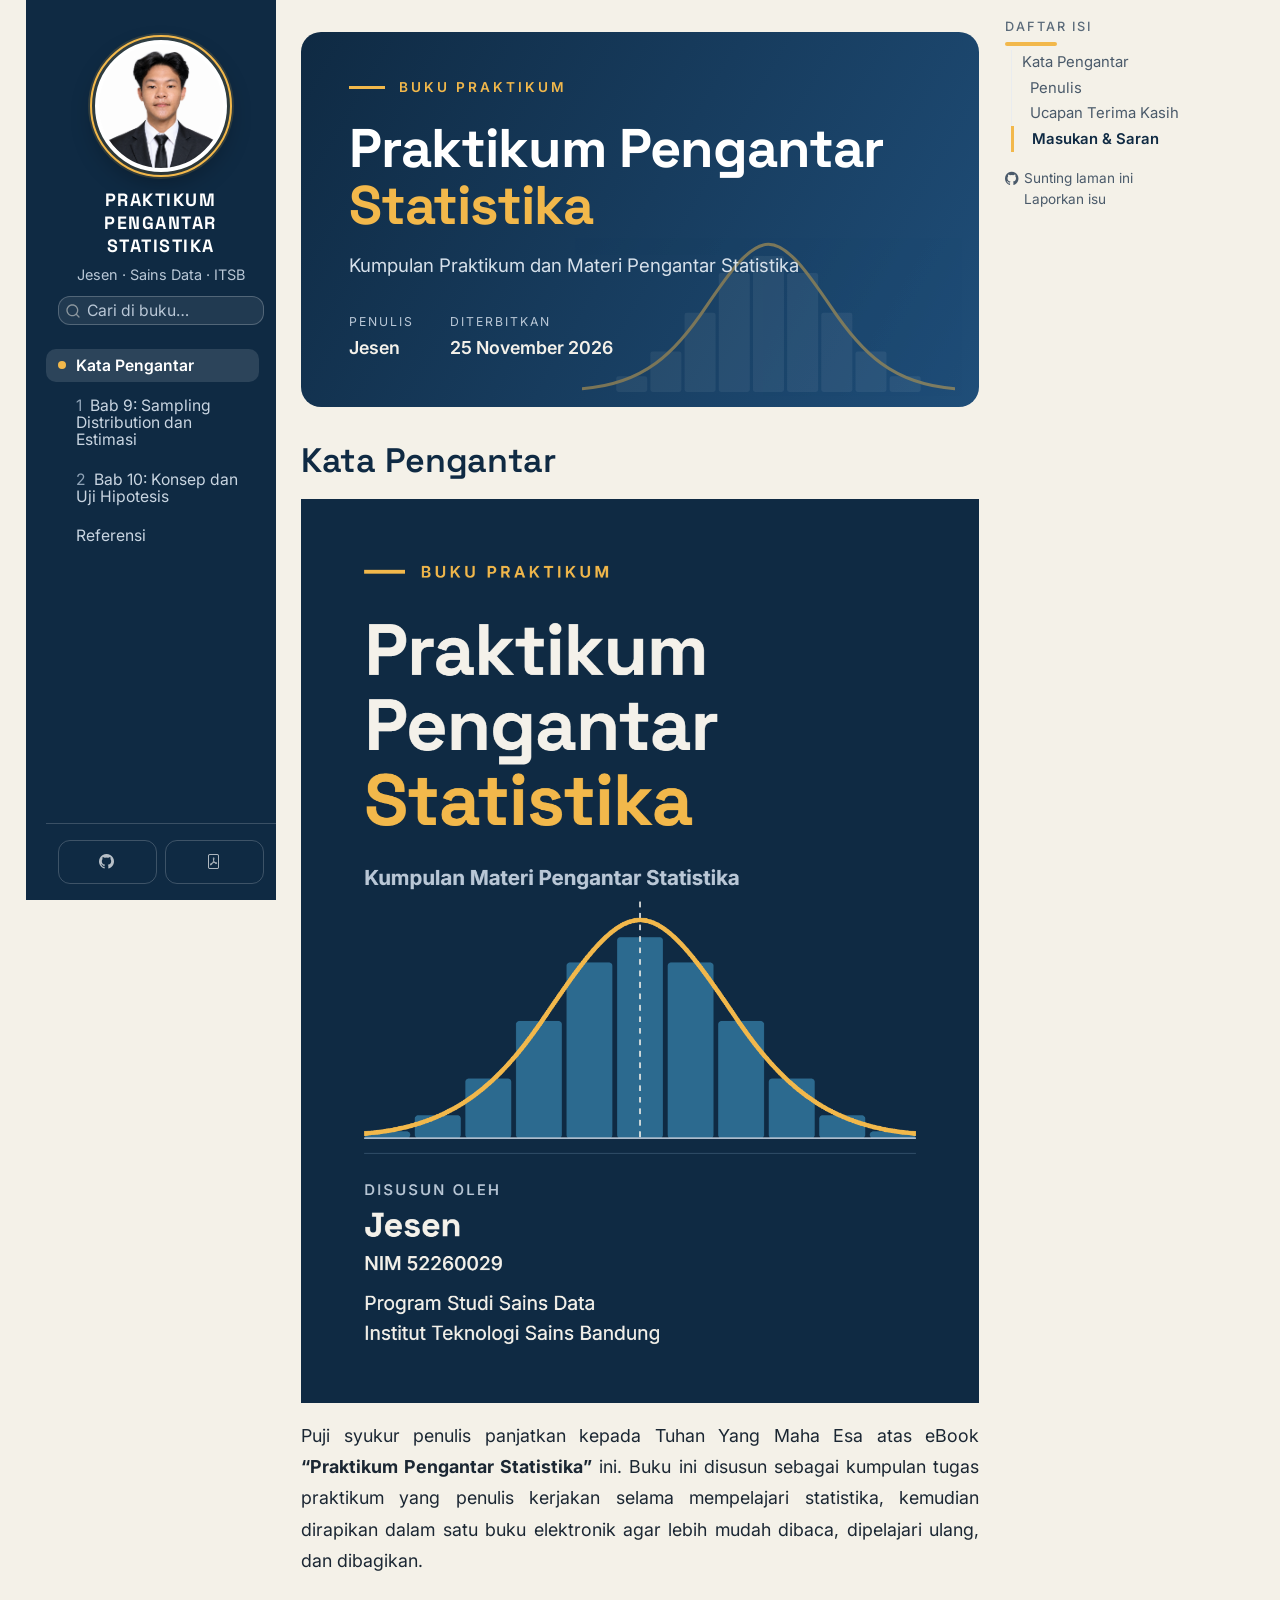
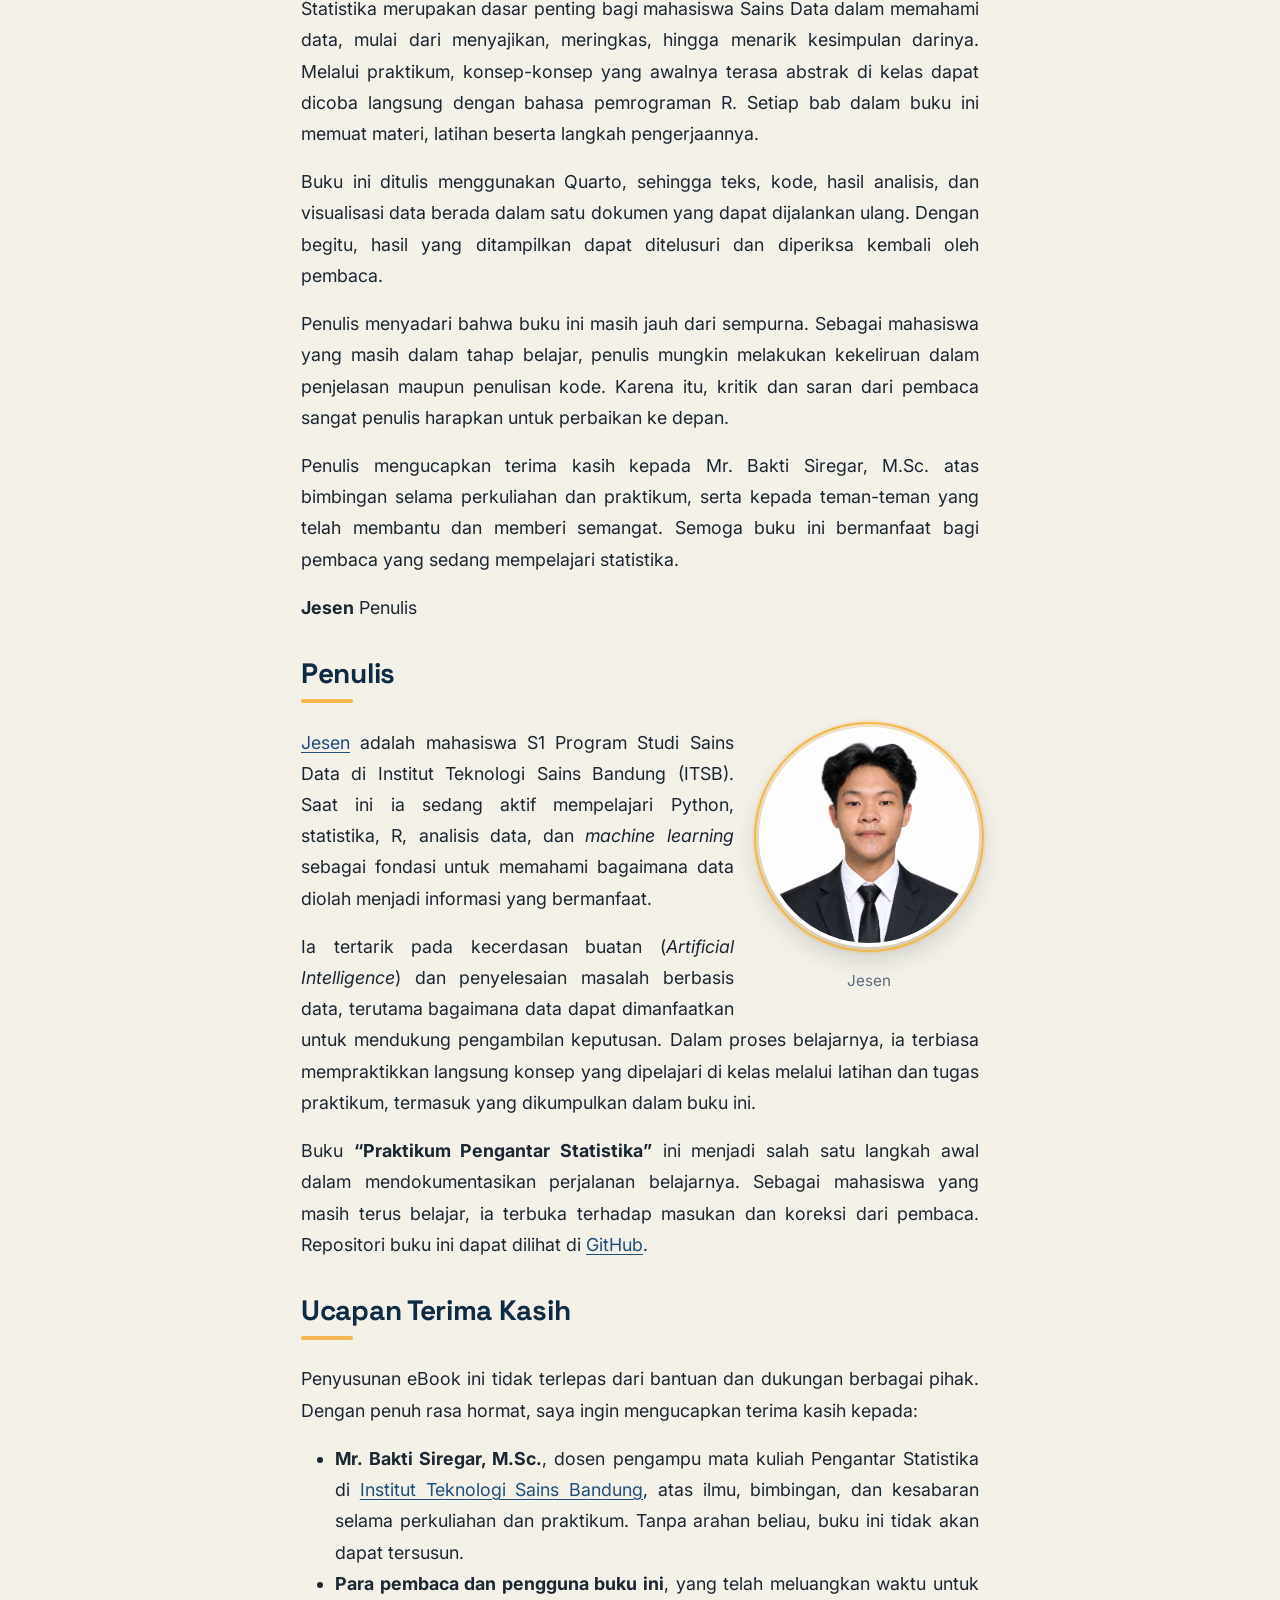
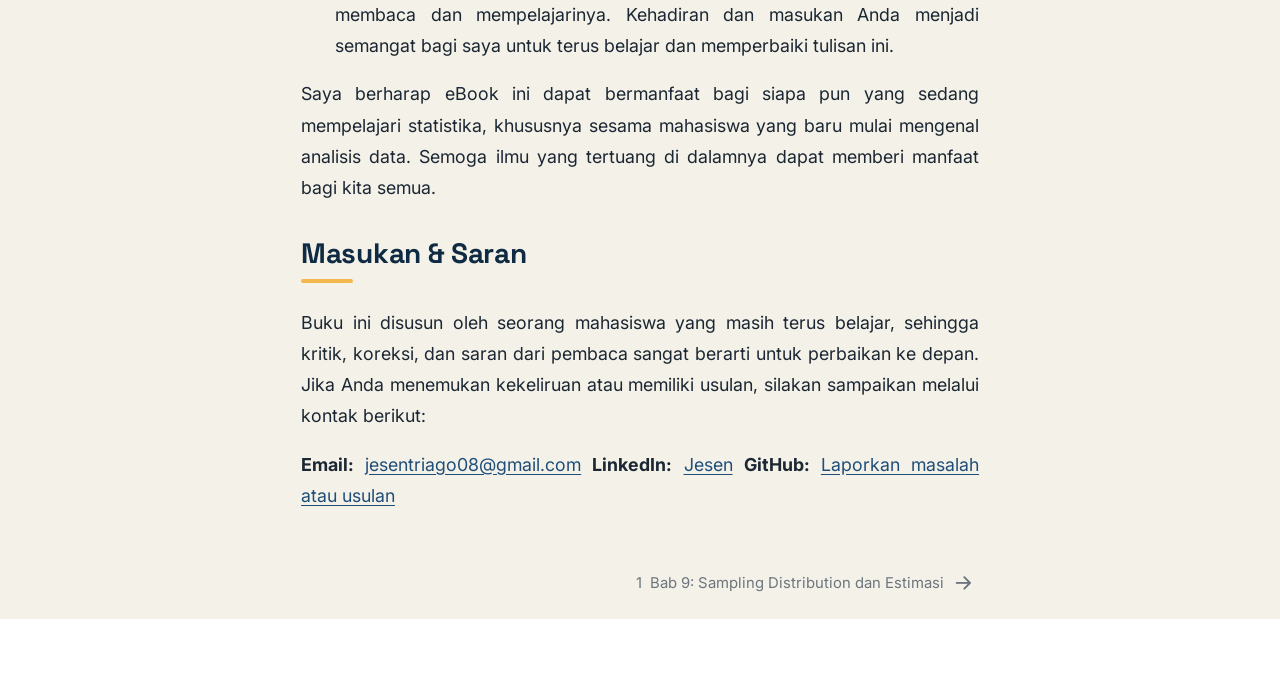
==== docs/index.html @ daa29b2d "Update book content" ====
<!DOCTYPE html>
<html xmlns="http://www.w3.org/1999/xhtml" lang="id" xml:lang="id"><head>

<meta charset="utf-8">
<meta name="generator" content="quarto-1.11.9">

<meta name="viewport" content="width=device-width, initial-scale=1.0, user-scalable=yes">

<meta name="author" content="Jesen">
<meta name="dcterms.date" content="2026-11-25">
<meta name="description" content="Kumpulan Praktikum dan Materi Pengantar Statistika">

<title>PRAKTIKUM PENGANTAR STATISTIKA</title>
<style>
/* Default styles provided by pandoc.
** See https://pandoc.org/MANUAL.html#variables-for-html for config info.
*/
span.smallcaps{font-variant: small-caps;}
div.columns{display: flex; gap: 1.5em;}
div.column{flex: auto;}
@media screen {
div.columns{gap: min(4vw, 1.5em);}
div.column{overflow-x: auto;}
}
div.hanging-indent{margin-left: 1.5em; text-indent: -1.5em;}
ul.task-list{list-style: none;}
ul.task-list li input[type="checkbox"] {
  width: 0.8em;
  margin: 0 0.8em 0.2em -1em; /* quarto-specific, see https://github.com/quarto-dev/quarto-cli/issues/4556 */ 
  vertical-align: middle;
}
</style>


<script src="site_libs/quarto-nav/quarto-nav.js"></script>
<script src="site_libs/quarto-nav/headroom.min.js"></script>
<script src="site_libs/clipboard/clipboard.min.js"></script>
<script src="site_libs/quarto-search/autocomplete.umd.js"></script>
<script src="site_libs/quarto-search/fuse.min.js"></script>
<script src="site_libs/quarto-search/quarto-search.js"></script>
<meta name="quarto:offset" content="./">
<link href="./chapters/bab-9.html" rel="next">
<script src="site_libs/quarto-html/quarto.js" type="module"></script>
<script src="site_libs/quarto-html/tabsets/tabsets.js" type="module"></script>
<script src="site_libs/quarto-html/scrollable-regions/scrollable-regions.js" type="module"></script>
<script src="site_libs/quarto-html/popper.min.js"></script>
<script src="site_libs/quarto-html/tippy.umd.min.js"></script>
<script src="site_libs/quarto-html/anchor.min.js"></script>
<link href="site_libs/quarto-html/tippy.css" rel="stylesheet">
<link href="site_libs/quarto-html/quarto-syntax-highlighting-63b5708e65d6cd79cd7618c58d0c21e7.css" rel="stylesheet" id="quarto-text-highlighting-styles">
<script src="site_libs/bootstrap/bootstrap.min.js"></script>
<link href="site_libs/bootstrap/bootstrap-icons.css" rel="stylesheet">
<link href="site_libs/bootstrap/bootstrap-8575377b15774f46c10fa1d7752ca172.min.css" rel="stylesheet" append-hash="true" id="quarto-bootstrap" data-mode="light">
<script id="quarto-search-options" type="application/json">{
  "location": "sidebar",
  "copy-button": false,
  "collapse-after": 3,
  "panel-placement": "start",
  "type": "textbox",
  "limit": 50,
  "keyboard-shortcut": [
    "f",
    "/",
    "s"
  ],
  "show-item-context": false,
  "language": {
    "search-no-results-text": "Tidak ada hasil",
    "search-matching-documents-text": "dokumen cocok",
    "search-copy-link-title": "Salin tautan untuk mencari",
    "search-hide-matches-text": "Sembunyikan kecocokan lainnya",
    "search-more-match-text": "kecocokan lainnya di dokumen ini",
    "search-more-matches-text": "kecocokan lainnya di dokumen ini",
    "search-clear-button-title": "Hapus",
    "search-text-placeholder": "Cari di buku…",
    "search-detached-cancel-button-title": "Batal",
    "search-submit-button-title": "Kirim",
    "search-label": "Mencari"
  }
}</script>
<style>html{ scroll-behavior: smooth; }</style>
<meta name="author" content="Jesen">


<link rel="stylesheet" href="assets/style.css">
</head>

<body class="nav-sidebar floating quarto-light"><a id="quarto-skip-link" class="visually-hidden-focusable" href="#quarto-document-content">Skip to main content</a>

<div id="quarto-search-results"></div>
  <header id="quarto-header" class="headroom fixed-top">
  <nav class="quarto-secondary-nav" aria-label="Bilah alat">
    <div class="container-fluid d-flex">
      <button type="button" class="quarto-btn-toggle btn" data-bs-toggle="collapse" role="button" data-bs-target=".quarto-sidebar-collapse-item" aria-controls="quarto-sidebar" aria-expanded="false" aria-label="Alihkan bilah sisi" onclick="if (window.quartoToggleHeadroom) { window.quartoToggleHeadroom(); }">
        <i class="bi bi-layout-text-sidebar-reverse"></i>
      </button>
        <nav class="quarto-page-breadcrumbs" aria-label="Jalur"><ol class="breadcrumb"><li class="breadcrumb-item"><a href="./index.html">Kata Pengantar</a></li></ol></nav>
        <a class="flex-grow-1" data-bs-toggle="collapse" data-bs-target=".quarto-sidebar-collapse-item" onclick="if (window.quartoToggleHeadroom) { window.quartoToggleHeadroom(); }">      
        </a>
      <button type="button" class="btn quarto-search-button" aria-label="Mencari" onclick="window.quartoOpenSearch();">
        <i class="bi bi-search"></i>
      </button>
    </div>
  </nav>
</header>
<!-- content -->
<div id="quarto-content" class="quarto-container page-columns page-rows-contents page-layout-article">
<!-- sidebar -->
  <nav id="quarto-sidebar" class="sidebar collapse collapse-horizontal quarto-sidebar-collapse-item sidebar-navigation floating overflow-auto" aria-label="Situs web">
    <div class="pt-lg-2 mt-2 text-left sidebar-header">
    <div class="sidebar-title mb-0 py-0">
      <a href="./">PRAKTIKUM PENGANTAR STATISTIKA</a> 
        <div class="sidebar-tools-main">
    <a href="https://github.com/sennie17/STATISITKA-EBOOK.git" title="Kode Sumber" class="quarto-navigation-tool px-1" aria-label="Kode Sumber"><i class="bi bi-github"></i></a>
    <a href="./PRAKTIKUM-PENGANTAR-STATISTIKA.pdf" title="Download PDF" class="quarto-navigation-tool px-1" aria-label="Download PDF"><i class="bi bi-file-pdf"></i></a>
</div>
    </div>
      </div>
        <div class="mt-2 flex-shrink-0 align-items-center">
        <div class="sidebar-search">
        <div id="quarto-search" class="" title="Mencari"></div>
        </div>
        </div>
    <div class="sidebar-menu-container"> 
    <ul class="list-unstyled mt-1">
        <li class="sidebar-item">
  <div class="sidebar-item-container"> 
  <a href="./index.html" class="sidebar-item-text sidebar-link active">
 <span class="menu-text">Kata Pengantar</span></a>
  </div>
</li>
        <li class="sidebar-item">
  <div class="sidebar-item-container"> 
  <a href="./chapters/bab-9.html" class="sidebar-item-text sidebar-link">
 <span class="menu-text"><span class="chapter-number">1</span>&nbsp; <span class="chapter-title">Bab 9: Sampling Distribution dan Estimasi</span></span></a>
  </div>
</li>
        <li class="sidebar-item">
  <div class="sidebar-item-container"> 
  <a href="./chapters/bab-10.html" class="sidebar-item-text sidebar-link">
 <span class="menu-text"><span class="chapter-number">2</span>&nbsp; <span class="chapter-title">Bab 10: Konsep dan Uji Hipotesis</span></span></a>
  </div>
</li>
        <li class="sidebar-item">
  <div class="sidebar-item-container"> 
  <a href="./references/referensi.html" class="sidebar-item-text sidebar-link">
 <span class="menu-text">Referensi</span></a>
  </div>
</li>
    </ul>
    </div>
</nav>
<div id="quarto-sidebar-glass" class="quarto-sidebar-collapse-item" data-bs-toggle="collapse" data-bs-target=".quarto-sidebar-collapse-item"></div>
<!-- margin-sidebar -->
    <div id="quarto-margin-sidebar" class="sidebar margin-sidebar">
        <nav id="TOC" role="doc-toc" aria-labelledby="toc-title" class="toc-active">
    <h2 id="toc-title">Daftar Isi</h2>
   
  <ul>
  <li><a href="#kata-pengantar" id="toc-kata-pengantar" class="nav-link active" data-scroll-target="#kata-pengantar">Kata Pengantar</a>
  <ul class="collapse">
  <li><a href="#penulis" id="toc-penulis" class="nav-link" data-scroll-target="#penulis">Penulis</a></li>
  <li><a href="#ucapan-terima-kasih" id="toc-ucapan-terima-kasih" class="nav-link" data-scroll-target="#ucapan-terima-kasih">Ucapan Terima Kasih</a></li>
  <li><a href="#masukan-saran" id="toc-masukan-saran" class="nav-link" data-scroll-target="#masukan-saran">Masukan &amp; Saran</a></li>
  </ul></li>
  </ul>
<div class="toc-actions"><ul><li><a href="https://github.com/sennie17/STATISITKA-EBOOK.git/edit/main/index.qmd" class="toc-action"><i class="bi bi-github"></i>Sunting laman ini</a></li><li><a href="https://github.com/sennie17/STATISITKA-EBOOK.git/issues/new" class="toc-action"><i class="bi empty"></i>Laporkan isu</a></li></ul></div></nav>
    </div>
<!-- main -->
<main class="content" id="quarto-document-content" tabindex="-1">

<header id="title-block-header" class="quarto-title-block default">
<div class="quarto-title">
<h1 class="title">PRAKTIKUM PENGANTAR STATISTIKA</h1>
</div>

<div>
  <div class="description">
    Kumpulan Praktikum dan Materi Pengantar Statistika
  </div>
</div>


<div class="quarto-title-meta">

    <div>
    <div class="quarto-title-meta-heading">Penulis</div>
    <div class="quarto-title-meta-contents">
             <p>Jesen </p>
          </div>
  </div>
    
    <div>
    <div class="quarto-title-meta-heading">Diterbitkan</div>
    <div class="quarto-title-meta-contents">
      <p class="date">25 November 2026</p>
    </div>
  </div>
  
    
  </div>
  


</header>


<div class="hero-buku">
  <svg viewbox="0 0 480 240" aria-hidden="true" xmlns="http://www.w3.org/2000/svg">
    <g fill="rgba(255,255,255,0.14)">
      <rect x="44" y="200" width="40" height="20" rx="3"></rect><rect x="88" y="168" width="40" height="52" rx="3"></rect>
      <rect x="132" y="118" width="40" height="102" rx="3"></rect><rect x="176" y="67" width="40" height="153" rx="3"></rect>
      <rect x="220" y="45" width="40" height="175" rx="3"></rect><rect x="264" y="67" width="40" height="153" rx="3"></rect>
      <rect x="308" y="118" width="40" height="102" rx="3"></rect><rect x="352" y="168" width="40" height="52" rx="3"></rect>
      <rect x="396" y="200" width="40" height="20" rx="3"></rect>
    </g>
    <path d="M0,216 C80,210 120,170 160,110 C190,66 215,30 240,30 C265,30 290,66 320,110 C360,170 400,210 480,216" fill="none" stroke="#F2B84B" stroke-width="4" stroke-linecap="round"></path>
  </svg>
  <div class="hero-label"><span></span>BUKU PRAKTIKUM</div>
  <div class="hero-judul">Praktikum Pengantar<br><em>Statistika</em></div>
  <div class="hero-sub">Kumpulan Praktikum dan Materi Pengantar Statistika</div>
  <div class="hero-meta">
    <div><small>PENULIS</small><b>Jesen</b></div>
    <div><small>DITERBITKAN</small><b>25 November 2026</b></div>
  </div>
</div>
<section id="kata-pengantar" class="level1 unnumbered">
<h1 class="unnumbered">Kata Pengantar</h1>
<div class="cover-kata">
<p><img src="images/Cover1.png" class="img-fluid"></p>
</div>
<p>Puji syukur penulis panjatkan kepada Tuhan Yang Maha Esa atas eBook <strong>“Praktikum Pengantar Statistika”</strong> ini. Buku ini disusun sebagai kumpulan tugas praktikum yang penulis kerjakan selama mempelajari statistika, kemudian dirapikan dalam satu buku elektronik agar lebih mudah dibaca, dipelajari ulang, dan dibagikan.</p>
<p>Statistika merupakan dasar penting bagi mahasiswa Sains Data dalam memahami data, mulai dari menyajikan, meringkas, hingga menarik kesimpulan darinya. Melalui praktikum, konsep-konsep yang awalnya terasa abstrak di kelas dapat dicoba langsung dengan bahasa pemrograman R. Setiap bab dalam buku ini memuat materi, latihan beserta langkah pengerjaannya.</p>
<p>Buku ini ditulis menggunakan Quarto, sehingga teks, kode, hasil analisis, dan visualisasi data berada dalam satu dokumen yang dapat dijalankan ulang. Dengan begitu, hasil yang ditampilkan dapat ditelusuri dan diperiksa kembali oleh pembaca.</p>
<p>Penulis menyadari bahwa buku ini masih jauh dari sempurna. Sebagai mahasiswa yang masih dalam tahap belajar, penulis mungkin melakukan kekeliruan dalam penjelasan maupun penulisan kode. Karena itu, kritik dan saran dari pembaca sangat penulis harapkan untuk perbaikan ke depan.</p>
<p>Penulis mengucapkan terima kasih kepada Mr.&nbsp;Bakti Siregar, M.Sc. atas bimbingan selama perkuliahan dan praktikum, serta kepada teman-teman yang telah membantu dan memberi semangat. Semoga buku ini bermanfaat bagi pembaca yang sedang mempelajari statistika.</p>
<p><strong>Jesen</strong> Penulis</p>
<section id="penulis" class="level2">
<h2 class="anchored" data-anchor-id="penulis">Penulis</h2>
<div class="quarto-figure quarto-figure-right">
<figure class="figure">
<p><img src="images/author/Jesen.png" class="author-portrait img-fluid figure-img" style="width:1.5in"></p>
<figcaption>Jesen</figcaption>
</figure>
</div>
<p><strong><a href="https://www.linkedin.com/in/jesenn">Jesen</a></strong> adalah mahasiswa S1 Program Studi Sains Data di Institut Teknologi Sains Bandung (ITSB). Saat ini ia sedang aktif mempelajari Python, statistika, R, analisis data, dan <em>machine learning</em> sebagai fondasi untuk memahami bagaimana data diolah menjadi informasi yang bermanfaat.</p>
<p>Ia tertarik pada kecerdasan buatan (<em>Artificial Intelligence</em>) dan penyelesaian masalah berbasis data, terutama bagaimana data dapat dimanfaatkan untuk mendukung pengambilan keputusan. Dalam proses belajarnya, ia terbiasa mempraktikkan langsung konsep yang dipelajari di kelas melalui latihan dan tugas praktikum, termasuk yang dikumpulkan dalam buku ini.</p>
<p>Buku <strong>“Praktikum Pengantar Statistika”</strong> ini menjadi salah satu langkah awal dalam mendokumentasikan perjalanan belajarnya. Sebagai mahasiswa yang masih terus belajar, ia terbuka terhadap masukan dan koreksi dari pembaca. Repositori buku ini dapat dilihat di <a href="https://github.com/sennie17">GitHub</a>.</p>
</section>
<section id="ucapan-terima-kasih" class="level2">
<h2 class="anchored" data-anchor-id="ucapan-terima-kasih">Ucapan Terima Kasih</h2>
<p>Penyusunan eBook ini tidak terlepas dari bantuan dan dukungan berbagai pihak. Dengan penuh rasa hormat, saya ingin mengucapkan terima kasih kepada:</p>
<ul>
<li><strong>Mr.&nbsp;Bakti Siregar, M.Sc.</strong>, dosen pengampu mata kuliah Pengantar Statistika di <a href="https://itsb.ac.id/">Institut Teknologi Sains Bandung</a>, atas ilmu, bimbingan, dan kesabaran selama perkuliahan dan praktikum. Tanpa arahan beliau, buku ini tidak akan dapat tersusun.</li>
<li><strong>Para pembaca dan pengguna buku ini</strong>, yang telah meluangkan waktu untuk membaca dan mempelajarinya. Kehadiran dan masukan Anda menjadi semangat bagi saya untuk terus belajar dan memperbaiki tulisan ini.</li>
</ul>
<p>Saya berharap eBook ini dapat bermanfaat bagi siapa pun yang sedang mempelajari statistika, khususnya sesama mahasiswa yang baru mulai mengenal analisis data. Semoga ilmu yang tertuang di dalamnya dapat memberi manfaat bagi kita semua.</p>
</section>
<section id="masukan-saran" class="level2">
<h2 class="anchored" data-anchor-id="masukan-saran">Masukan &amp; Saran</h2>
<p>Buku ini disusun oleh seorang mahasiswa yang masih terus belajar, sehingga kritik, koreksi, dan saran dari pembaca sangat berarti untuk perbaikan ke depan. Jika Anda menemukan kekeliruan atau memiliki usulan, silakan sampaikan melalui kontak berikut:</p>
<p><strong>Email:</strong> <a href="mailto:jesentriago08@gmail.com">jesentriago08@gmail.com</a> <strong>LinkedIn:</strong> <a href="https://www.linkedin.com/in/jesenn">Jesen</a> <strong>GitHub:</strong> <a href="https://github.com/sennie17/STATISITKA-EBOOK/issues">Laporkan masalah atau usulan</a></p>


</section>
</section>

</main> <!-- /main -->
<script id="quarto-html-after-body" type="application/javascript">
  window.document.addEventListener("DOMContentLoaded", function (event) {
    const icon = "";
    const anchorJS = new window.AnchorJS();
    anchorJS.options = {
      placement: 'right',
      icon: icon
    };
    anchorJS.add('.anchored');
    const isCodeAnnotation = (el) => {
      for (const clz of el.classList) {
        if (clz.startsWith('code-annotation-')) {                     
          return true;
        }
      }
      return false;
    }
    const onCopySuccess = function(e) {
      // button target
      const button = e.trigger;
      // don't keep focus
      button.blur();
      // flash "checked"
      button.classList.add('code-copy-button-checked');
      var currentTitle = button.getAttribute("title");
      button.setAttribute("title", "Disalin!");
      let tooltip;
      if (window.bootstrap) {
        button.setAttribute("data-bs-toggle", "tooltip");
        button.setAttribute("data-bs-placement", "left");
        button.setAttribute("data-bs-title", "Disalin!");
        tooltip = new bootstrap.Tooltip(button, 
          { trigger: "manual", 
            customClass: "code-copy-button-tooltip",
            offset: [0, -8]});
        tooltip.show();    
      }
      setTimeout(function() {
        if (tooltip) {
          tooltip.hide();
          button.removeAttribute("data-bs-title");
          button.removeAttribute("data-bs-toggle");
          button.removeAttribute("data-bs-placement");
        }
        button.setAttribute("title", currentTitle);
        button.classList.remove('code-copy-button-checked');
      }, 1000);
      // clear code selection
      e.clearSelection();
    }
    const getTextToCopy = function(trigger) {
      const outerScaffold = trigger.parentElement.cloneNode(true);
      const codeEl = outerScaffold.querySelector('code');
      for (const childEl of codeEl.children) {
        if (isCodeAnnotation(childEl)) {
          childEl.remove();
        }
      }
      return codeEl.innerText;
    }
    const clipboard = new window.ClipboardJS('.code-copy-button:not([data-in-quarto-modal])', {
      text: getTextToCopy
    });
    clipboard.on('success', onCopySuccess);
    if (window.document.getElementById('quarto-embedded-source-code-modal')) {
      const clipboardModal = new window.ClipboardJS('.code-copy-button[data-in-quarto-modal]', {
        text: getTextToCopy,
        container: window.document.getElementById('quarto-embedded-source-code-modal')
      });
      clipboardModal.on('success', onCopySuccess);
    }
      var localhostRegex = new RegExp(/^(?:http|https):\/\/localhost\:?[0-9]*\//);
      var mailtoRegex = new RegExp(/^mailto:/);
        var filterRegex = new RegExp('/' + window.location.host + '/');
      const newWindowLabel = "(opens in a new tab)";
      const newWindowNoteId = "quarto-ext-newwindow-label";
      // Links reference one hidden label through aria-describedby, so the
      // announcement never changes their accessible name.
      var describeNewWindow = (link) => {
        if (!window.document.getElementById(newWindowNoteId)) {
          var newWindowNote = window.document.createElement("span");
          newWindowNote.id = newWindowNoteId;
          newWindowNote.hidden = true;
          newWindowNote.textContent = newWindowLabel;
          window.document.body.appendChild(newWindowNote);
        }
        var describedBy = (link.getAttribute("aria-describedby") || "").split(/\s+/).filter(Boolean);
        if (!describedBy.includes(newWindowNoteId)) {
          describedBy.push(newWindowNoteId);
          link.setAttribute("aria-describedby", describedBy.join(" "));
        }
      }
      var isInternal = (href) => {
          return filterRegex.test(href) || localhostRegex.test(href) || mailtoRegex.test(href);
      }
      // Inspect non-navigation links and adorn them if external
      window.quartoDecorateExternalLinks = function (root) {
     var links = (root || window.document).querySelectorAll('a[href]:not(.nav-link):not(.navbar-brand):not(.toc-action):not(.sidebar-link):not(.sidebar-item-toggle):not(.pagination-link):not(.no-external):not([aria-hidden]):not(.dropdown-item):not(.quarto-navigation-tool):not(.about-link)');
      for (var i=0; i<links.length; i++) {
        const link = links[i];
        if (!isInternal(link.href)) {
          // undo the damage that might have been done by quarto-nav.js in the case of
          // links that we want to consider external
          if (link.dataset.originalHref !== undefined) {
            link.href = link.dataset.originalHref;
          }
            // target, if specified
            link.setAttribute("target", "_blank");
            if (link.getAttribute("rel") === null) {
              link.setAttribute("rel", "noopener");
            }
            describeNewWindow(link);
          if (!link.classList.contains('no-external-icon')) {
          }
        }
      }
      };
      window.quartoDecorateExternalLinks(window.document);
    // Esc closes the popup (WCAG 1.4.13) and focus leaving both trigger and
    // popup closes it (WCAG 2.4.11); tippy handles neither for interactive popups.
    const hideOnEscAndFocusOut = {
      name: 'hideOnEscAndFocusOut',
      defaultValue: true,
      fn(instance) {
        const dismiss = () => {
          // A show scheduled by the trigger delay would otherwise reopen it
          instance.clearDelayTimeouts();
          instance.hide();
        };
        const onKeyDown = (event) => {
          if (event.key !== 'Escape') {
            return;
          }
          // Keep Esc from also reaching page handlers (e.g. reveal.js overview),
          // except an open reveal.js slide menu, which Esc should close too.
          // The menu handles keys only when its keyboard option is on.
          const menuHandlesEsc = window.Reveal?.getPlugin?.('menu')?.isOpen() &&
            window.Reveal.getConfig().menu?.keyboard !== false;
          if (!menuHandlesEsc) {
            event.stopPropagation();
          }
          if (instance.popper.contains(window.document.activeElement)) {
            // Disabled while refocusing so the focus trigger does not reopen it
            instance.disable();
            instance.reference.focus();
            instance.enable();
          }
          dismiss();
        };
        const onFocusOut = (event) => {
          const target = event.relatedTarget;
          if (target && !instance.reference.contains(target) &&
              !instance.popper.contains(target)) {
            dismiss();
          }
        };
        // On the trigger too: a click trigger (code-annotations: select) has no
        // blur handling. Attached for the instance's lifetime so leaving the
        // trigger also cancels a show still pending on the trigger delay.
        instance.reference.addEventListener('focusout', onFocusOut);
        return {
          onShow() {
            window.document.addEventListener('keydown', onKeyDown, true);
            instance.popper.addEventListener('focusout', onFocusOut);
          },
          onHide() {
            window.document.removeEventListener('keydown', onKeyDown, true);
            instance.popper.removeEventListener('focusout', onFocusOut);
          },
          onDestroy() {
            instance.reference.removeEventListener('focusout', onFocusOut);
          },
        };
      },
    };
    function tippyHover(el, contentFn, onTriggerFn, onUntriggerFn) {
      const config = {
        allowHTML: true,
        maxWidth: 500,
        delay: 100,
        arrow: false,
        appendTo: function(el) {
            return el.parentElement;
        },
        interactive: true,
        interactiveBorder: 10,
        theme: 'quarto',
        placement: 'bottom-start',
        plugins: [hideOnEscAndFocusOut],
      };
      if (contentFn) {
        config.content = contentFn;
      }
      if (onTriggerFn) {
        config.onTrigger = onTriggerFn;
      }
      if (onUntriggerFn) {
        config.onUntrigger = onUntriggerFn;
      }
      window.tippy(el, config); 
    }
    const noterefs = window.document.querySelectorAll('a[role="doc-noteref"]');
    for (var i=0; i<noterefs.length; i++) {
      const ref = noterefs[i];
      tippyHover(ref, function() {
        // use id or data attribute instead here
        let href = ref.getAttribute('data-footnote-href') || ref.getAttribute('href');
        try { href = new URL(href).hash; } catch {}
        const id = href.replace(/^#\/?/, "");
        const note = window.document.getElementById(id);
        if (note) {
          return note.innerHTML;
        } else {
          return "";
        }
      });
    }
    const xrefs = window.document.querySelectorAll('a.quarto-xref');
    const processXRef = (id, note) => {
      // Strip column container classes
      const stripColumnClz = (el) => {
        el.classList.remove("page-full", "page-columns");
        if (el.children) {
          for (const child of el.children) {
            stripColumnClz(child);
          }
        }
      }
      stripColumnClz(note)
      if (id === null || id.startsWith('sec-')) {
        // Special case sections, only their first couple elements
        const container = document.createElement("div");
        if (note.children && note.children.length > 2) {
          container.appendChild(note.children[0].cloneNode(true));
          for (let i = 1; i < note.children.length; i++) {
            const child = note.children[i];
            if (child.tagName === "P" && child.innerText === "") {
              continue;
            } else {
              container.appendChild(child.cloneNode(true));
              break;
            }
          }
          if (window.Quarto?.typesetMath) {
            window.Quarto.typesetMath(container);
          }
          return container.innerHTML
        } else {
          if (window.Quarto?.typesetMath) {
            window.Quarto.typesetMath(note);
          }
          return note.innerHTML;
        }
      } else {
        // Remove any anchor links if they are present
        const anchorLink = note.querySelector('a.anchorjs-link');
        if (anchorLink) {
          anchorLink.remove();
        }
        if (window.Quarto?.typesetMath) {
          window.Quarto.typesetMath(note);
        }
        if (note.classList.contains("callout")) {
          return note.outerHTML;
        } else {
          return note.innerHTML;
        }
      }
    }
    for (var i=0; i<xrefs.length; i++) {
      const xref = xrefs[i];
      tippyHover(xref, undefined, function(instance) {
        instance.disable();
        let url = xref.getAttribute('href');
        let hash = undefined; 
        if (url.startsWith('#')) {
          hash = url;
        } else {
          try { hash = new URL(url).hash; } catch {}
        }
        if (hash) {
          const id = hash.replace(/^#\/?/, "");
          const note = window.document.getElementById(id);
          if (note !== null) {
            try {
              const html = processXRef(id, note.cloneNode(true));
              instance.setContent(html);
            } finally {
              instance.enable();
              instance.show();
            }
          } else {
            // See if we can fetch this
            fetch(url.split('#')[0])
            .then(res => res.text())
            .then(html => {
              const parser = new DOMParser();
              const htmlDoc = parser.parseFromString(html, "text/html");
              const note = htmlDoc.getElementById(id);
              if (note !== null) {
                const html = processXRef(id, note);
                instance.setContent(html);
              } 
            }).finally(() => {
              instance.enable();
              instance.show();
            });
          }
        } else {
          // See if we can fetch a full url (with no hash to target)
          // This is a special case and we should probably do some content thinning / targeting
          fetch(url)
          .then(res => res.text())
          .then(html => {
            const parser = new DOMParser();
            const htmlDoc = parser.parseFromString(html, "text/html");
            const note = htmlDoc.querySelector('main.content');
            if (note !== null) {
              // This should only happen for chapter cross references
              // (since there is no id in the URL)
              // remove the first header
              if (note.children.length > 0 && note.children[0].tagName === "HEADER") {
                note.children[0].remove();
              }
              const html = processXRef(null, note);
              instance.setContent(html);
            } 
          }).finally(() => {
            instance.enable();
            instance.show();
          });
        }
      }, function(instance) {
      });
    }
        let selectedAnnoteEl;
        const selectorForAnnotation = ( cell, annotation) => {
          let cellAttr = 'data-code-cell="' + cell + '"';
          let lineAttr = 'data-code-annotation="' +  annotation + '"';
          const selector = 'span[' + cellAttr + '][' + lineAttr + ']';
          return selector;
        }
        const selectCodeLines = (annoteEl) => {
          const doc = window.document;
          const targetCell = annoteEl.getAttribute("data-target-cell");
          const targetAnnotation = annoteEl.getAttribute("data-target-annotation");
          const annoteSpan = window.document.querySelector(selectorForAnnotation(targetCell, targetAnnotation));
          const lines = annoteSpan.getAttribute("data-code-lines").split(",");
          const lineIds = lines.map((line) => {
            return targetCell + "-" + line;
          })
          // Each band is positioned against its own containing block, which is
          // not the offsetParent of the lines, so place it from client rects.
          const placeBand = (band, firstEl, lastEl, codeBlock) => {
            const container = band.offsetParent;
            if (container === null) {
              return;
            }
            const containerRect = container.getBoundingClientRect();
            // Reveal.js scales slides with a transform, so convert client
            // pixels back to the CSS pixels of the container.
            const scale = containerRect.height / container.offsetHeight || 1;
            const firstRect = firstEl.getBoundingClientRect();
            const lastRect = lastEl.getBoundingClientRect();
            const top = (firstRect.top - containerRect.top) / scale - container.clientTop + container.scrollTop;
            const height = (lastRect.bottom - firstRect.top) / scale;
            band.style.top = top - 2 + "px";
            band.style.height = height + 4 + "px";
            if (codeBlock) {
              // Without the copy button wrapper, the containing block is wider
              // than the code block, so span the code block explicitly.
              const blockRect = codeBlock.getBoundingClientRect();
              band.style.left = (blockRect.left - containerRect.left) / scale - container.clientLeft + container.scrollLeft + "px";
              band.style.width = blockRect.width / scale + "px";
            }
          };
          if (lineIds.length > 0) {
            const el = window.document.getElementById(lineIds[0]);
            const lastEl = window.document.getElementById(lineIds[lineIds.length - 1]);
            const parent = el.parentElement.parentElement;
            // cook up a div (if necessary) and position it
            let div = window.document.getElementById("code-annotation-line-highlight");
            if (div === null) {
              div = window.document.createElement("div");
              div.setAttribute("id", "code-annotation-line-highlight");
              div.style.position = 'absolute';
              parent.appendChild(div);
            }
            placeBand(div, el, lastEl, parent.closest("div.sourceCode") || parent);
            let gutterDiv = window.document.getElementById("code-annotation-line-highlight-gutter");
            if (gutterDiv === null) {
              gutterDiv = window.document.createElement("div");
              gutterDiv.setAttribute("id", "code-annotation-line-highlight-gutter");
              gutterDiv.style.position = 'absolute';
              const codeCell = window.document.getElementById(targetCell);
              const gutter = codeCell.querySelector('.code-annotation-gutter');
              gutter.appendChild(gutterDiv);
            }
            placeBand(gutterDiv, el, lastEl);
            selectedAnnoteEl = annoteEl;
          }
        };
        const unselectCodeLines = () => {
          const elementsIds = ["code-annotation-line-highlight", "code-annotation-line-highlight-gutter"];
          elementsIds.forEach((elId) => {
            const div = window.document.getElementById(elId);
            if (div) {
              div.remove();
            }
          });
          selectedAnnoteEl = undefined;
        };
          // Handle positioning of the toggle
      window.addEventListener(
        "resize",
        throttle(() => {
          elRect = undefined;
          if (selectedAnnoteEl) {
            selectCodeLines(selectedAnnoteEl);
          }
        }, 10)
      );
      function throttle(fn, ms) {
      let throttle = false;
      let timer;
        return (...args) => {
          if(!throttle) { // first call gets through
              fn.apply(this, args);
              throttle = true;
          } else { // all the others get throttled
              if(timer) clearTimeout(timer); // cancel #2
              timer = setTimeout(() => {
                fn.apply(this, args);
                timer = throttle = false;
              }, ms);
          }
        };
      }
        // Attach click handler to the DT
        const annoteDls = window.document.querySelectorAll('dt[data-target-cell]');
        for (const annoteDlNode of annoteDls) {
          annoteDlNode.addEventListener('click', (event) => {
            const clickedEl = event.target;
            if (clickedEl !== selectedAnnoteEl) {
              unselectCodeLines();
              const activeEl = window.document.querySelector('dt[data-target-cell].code-annotation-active');
              if (activeEl) {
                activeEl.classList.remove('code-annotation-active');
              }
              selectCodeLines(clickedEl);
              clickedEl.classList.add('code-annotation-active');
            } else {
              // Unselect the line
              unselectCodeLines();
              clickedEl.classList.remove('code-annotation-active');
            }
          });
        }
    const findCites = (el) => {
      const parentEl = el.parentElement;
      if (parentEl) {
        const cites = parentEl.dataset.cites;
        if (cites) {
          return {
            el,
            cites: cites.split(' ')
          };
        } else {
          return findCites(el.parentElement)
        }
      } else {
        return undefined;
      }
    };
    var bibliorefs = window.document.querySelectorAll('a[role="doc-biblioref"]');
    for (var i=0; i<bibliorefs.length; i++) {
      const ref = bibliorefs[i];
      const citeInfo = findCites(ref);
      if (citeInfo) {
        tippyHover(citeInfo.el, function() {
          var popup = window.document.createElement('div');
          citeInfo.cites.forEach(function(cite) {
            var citeDiv = window.document.createElement('div');
            citeDiv.classList.add('hanging-indent');
            citeDiv.classList.add('csl-entry');
            var biblioDiv = window.document.getElementById('ref-' + cite);
            if (biblioDiv) {
              citeDiv.innerHTML = biblioDiv.innerHTML;
            }
            popup.appendChild(citeDiv);
          });
          return popup.innerHTML;
        });
      }
    }
  });
  </script>
  <script type="application/javascript">
  window.quartoScrollableRegionsLabels = {"code":"Kode yang dapat digulir","output":"Keluaran yang dapat digulir"};
  </script>
<nav class="page-navigation" aria-label="Halaman">
  <div class="nav-page nav-page-previous">
  </div>
  <div class="nav-page nav-page-next">
      <a href="./chapters/bab-9.html" class="pagination-link" aria-label="Bab 9: Sampling Distribution dan Estimasi">
        <span class="nav-page-text"><span class="chapter-number">1</span>&nbsp; <span class="chapter-title">Bab 9: Sampling Distribution dan Estimasi</span></span> <i class="bi bi-arrow-right-short"></i>
      </a>
  </div>
</nav>
</div> <!-- /content -->




<footer class="footer"><div class="nav-footer"><div class="nav-footer-center"><div class="toc-actions d-sm-block d-md-none"><ul><li><a href="https://github.com/sennie17/STATISITKA-EBOOK.git/edit/main/index.qmd" class="toc-action"><i class="bi bi-github"></i>Sunting laman ini</a></li><li><a href="https://github.com/sennie17/STATISITKA-EBOOK.git/issues/new" class="toc-action"><i class="bi empty"></i>Laporkan isu</a></li></ul></div></div></div></footer><script src="site_libs/quarto-html/zenscroll-min.js"></script>
</body></html>
---- docs/site_libs/quarto-html/quarto-syntax-highlighting-63b5708e65d6cd79cd7618c58d0c21e7.css ----
/* quarto syntax highlight colors */
:root {
  --quarto-hl-ot-color: #003B4F;
  --quarto-hl-at-color: #657422;
  --quarto-hl-ss-color: #20794D;
  --quarto-hl-an-color: #5E5E5E;
  --quarto-hl-fu-color: #4758AB;
  --quarto-hl-st-color: #20794D;
  --quarto-hl-cf-color: #003B4F;
  --quarto-hl-op-color: #5E5E5E;
  --quarto-hl-er-color: #AD0000;
  --quarto-hl-bn-color: #AD0000;
  --quarto-hl-al-color: #AD0000;
  --quarto-hl-va-color: #111111;
  --quarto-hl-bu-color: inherit;
  --quarto-hl-ex-color: inherit;
  --quarto-hl-pp-color: #AD0000;
  --quarto-hl-in-color: #5E5E5E;
  --quarto-hl-vs-color: #20794D;
  --quarto-hl-wa-color: #5E5E5E;
  --quarto-hl-do-color: #5E5E5E;
  --quarto-hl-im-color: #00769E;
  --quarto-hl-ch-color: #20794D;
  --quarto-hl-dt-color: #AD0000;
  --quarto-hl-fl-color: #AD0000;
  --quarto-hl-co-color: #5E5E5E;
  --quarto-hl-cv-color: #5E5E5E;
  --quarto-hl-cn-color: #8f5902;
  --quarto-hl-sc-color: #5E5E5E;
  --quarto-hl-dv-color: #AD0000;
  --quarto-hl-kw-color: #003B4F;
}

/* other quarto variables */
:root {
  --quarto-font-monospace: SFMono-Regular, Menlo, Monaco, Consolas, "Liberation Mono", "Courier New", monospace;
}

/* syntax highlight based on Pandoc's rules */
pre > code.sourceCode > span {
  color: #003B4F;
}

code.sourceCode > span {
  color: #003B4F;
}

div.sourceCode,
div.sourceCode pre.sourceCode {
  color: #003B4F;
}

/* Normal */
code span {
  color: #003B4F;
}

/* Alert */
code span.al {
  color: #AD0000;
  font-style: inherit;
}

/* Annotation */
code span.an {
  color: #5E5E5E;
  font-style: inherit;
}

/* Attribute */
code span.at {
  color: #657422;
  font-style: inherit;
}

/* BaseN */
code span.bn {
  color: #AD0000;
  font-style: inherit;
}

/* BuiltIn */
code span.bu {
  font-style: inherit;
}

/* ControlFlow */
code span.cf {
  color: #003B4F;
  font-weight: bold;
  font-style: inherit;
}

/* Char */
code span.ch {
  color: #20794D;
  font-style: inherit;
}

/* Constant */
code span.cn {
  color: #8f5902;
  font-style: inherit;
}

/* Comment */
code span.co {
  color: #5E5E5E;
  font-style: inherit;
}

/* CommentVar */
code span.cv {
  color: #5E5E5E;
  font-style: italic;
}

/* Documentation */
code span.do {
  color: #5E5E5E;
  font-style: italic;
}

/* DataType */
code span.dt {
  color: #AD0000;
  font-style: inherit;
}

/* DecVal */
code span.dv {
  color: #AD0000;
  font-style: inherit;
}

/* Error */
code span.er {
  color: #AD0000;
  font-style: inherit;
}

/* Extension */
code span.ex {
  font-style: inherit;
}

/* Float */
code span.fl {
  color: #AD0000;
  font-style: inherit;
}

/* Function */
code span.fu {
  color: #4758AB;
  font-style: inherit;
}

/* Import */
code span.im {
  color: #00769E;
  font-style: inherit;
}

/* Information */
code span.in {
  color: #5E5E5E;
  font-style: inherit;
}

/* Keyword */
code span.kw {
  color: #003B4F;
  font-weight: bold;
  font-style: inherit;
}

/* Operator */
code span.op {
  color: #5E5E5E;
  font-style: inherit;
}

/* Other */
code span.ot {
  color: #003B4F;
  font-style: inherit;
}

/* Preprocessor */
code span.pp {
  color: #AD0000;
  font-style: inherit;
}

/* SpecialChar */
code span.sc {
  color: #5E5E5E;
  font-style: inherit;
}

/* SpecialString */
code span.ss {
  color: #20794D;
  font-style: inherit;
}

/* String */
code span.st {
  color: #20794D;
  font-style: inherit;
}

/* Variable */
code span.va {
  color: #111111;
  font-style: inherit;
}

/* VerbatimString */
code span.vs {
  color: #20794D;
  font-style: inherit;
}

/* Warning */
code span.wa {
  color: #5E5E5E;
  font-style: italic;
}

.prevent-inlining {
  content: "</";
}

/*# sourceMappingURL=054cc16b9e9817627be6994582d2ffb5.css.map */
---- docs/assets/style.css ----
/* ====== Tema Navy & Emas - Praktikum Pengantar Statistika ====== */
@import url("https://fonts.googleapis.com/css2?family=Inter:wght@400;500;600&family=JetBrains+Mono:wght@400;500&family=Space+Grotesk:wght@500;700&display=swap");

:root {
  --navy: #0F2A43;
  --biru: #1F4E79;
  --emas: #F2B84B;
  --krem: #F4F1E8;
  --teks: #1B2733;
  --garis: #E4DFD0;
}

/* ---- Dasar halaman ---- */
body {
  font-family: "Inter", system-ui, sans-serif;
  color: var(--teks);
  background: var(--krem);
}
#quarto-content, main.content { background: transparent; }
main.content { line-height: 1.75; font-size: 1.05rem; }

/* ---- Judul ---- */
h1, h2, h3, h4, .title {
  font-family: "Space Grotesk", "Inter", sans-serif;
  color: var(--navy);
  letter-spacing: -0.3px;
}
h1.title { font-weight: 700; font-size: 2.6rem; line-height: 1.1; }
h2 {
  font-weight: 700;
  border-bottom: none;
  padding-bottom: 0.4rem;
  position: relative;
}
h2::after {
  content: "";
  display: block;
  width: 52px;
  height: 4px;
  border-radius: 2px;
  background: var(--emas);
  margin-top: 8px;
}
h3 { color: var(--biru); font-weight: 700; }
.header-section-number { color: var(--emas); margin-right: 6px; }

/* ---- Sidebar kiri ---- */
#quarto-sidebar { background-color: var(--navy); }
#quarto-sidebar .sidebar-title,
#quarto-sidebar .sidebar-title a,
#quarto-sidebar a,
#quarto-sidebar .menu-text {
  color: #C9D5E1;
}
#quarto-sidebar .sidebar-title {
  font-family: "Space Grotesk", sans-serif;
  font-weight: 700;
  letter-spacing: 1px;
  color: #FFFFFF;
}
#quarto-sidebar .sidebar-item a {
  border-radius: 10px;
  padding: 8px 12px;
  transition: background 0.15s;
}
#quarto-sidebar .sidebar-item a:hover {
  background: rgba(255, 255, 255, 0.10);
  color: #FFFFFF;
}
#quarto-sidebar .sidebar-link.active,
#quarto-sidebar .sidebar-link.active .menu-text {
  color: #FFFFFF !important;
  font-weight: 600;
  background: rgba(255, 255, 255, 0.12);
}
#quarto-sidebar .sidebar-link.active .menu-text { background: transparent; }
#quarto-sidebar .sidebar-item-section .sidebar-link.active { color: var(--emas) !important; }
#quarto-sidebar .sidebar-tools-main a,
#quarto-sidebar .sidebar-tools-main .bi { color: #FFFFFF; }
#quarto-sidebar .quarto-search-button,
#quarto-sidebar .aa-Autocomplete .aa-Form {
  background: rgba(255, 255, 255, 0.08);
  border-color: rgba(255, 255, 255, 0.22);
  color: #D6E0EA;
}

/* ---- Daftar isi kanan ---- */
#TOC a, nav[role="doc-toc"] a { color: #4A5A6A; }
#TOC .active, nav[role="doc-toc"] .active {
  color: var(--navy) !important;
  font-weight: 600;
  border-left: 3px solid var(--emas) !important;
}
#toc-title, .toc-title {
  letter-spacing: 2px;
  font-size: 0.75rem;
  text-transform: uppercase;
  color: #5B6B7A;
}

/* ---- Tabel (menggantikan tabel abu-abu gelap) ---- */
table {
  width: 100%;
  border-collapse: separate;
  border-spacing: 0;
  border: 1px solid var(--garis);
  border-radius: 12px;
  overflow: hidden;
  font-size: 0.95rem;
  background: #FFFFFF;
  margin: 1.2rem 0;
}
thead tr, thead th {
  background: var(--navy) !important;
  color: #F4F1EA !important;
  font-weight: 600;
  border-bottom: none !important;
}
th, td {
  padding: 0.75rem 1rem !important;
  border-top: 1px solid var(--garis) !important;
  color: var(--teks) !important;
  background-color: transparent !important;
}
thead th { color: #F4F1EA !important; border-top: none !important; }
tbody tr:nth-child(even) td { background-color: #F7F4EA !important; }
caption, table caption { color: #5B6B7A !important; }
p.caption, .figure-caption, figcaption { color: #5B6B7A; font-size: 0.9rem; }

/* ---- Blok kode ---- */
div.sourceCode, pre.sourceCode {
  background: var(--navy);
  border: none;
  border-radius: 12px;
}
pre, pre code { font-family: "JetBrains Mono", ui-monospace, monospace; }
/* ---- Warna kode di latar navy (menimpa warna bawaan Quarto) ---- */
#quarto-content div.sourceCode pre code span            { color: #E6EDF4; }  /* teks biasa, nama variabel, kurung */
#quarto-content div.sourceCode pre code span.va         { color: #FFFFFF; }  /* nama variabel: satu_sampel, populasi */
#quarto-content div.sourceCode pre code span.fu         { color: #F2B84B; }  /* nama fungsi: sample, mean */
#quarto-content div.sourceCode pre code span.dv,
#quarto-content div.sourceCode pre code span.fl,
#quarto-content div.sourceCode pre code span.bn         { color: #FF9E80; }  /* angka */
#quarto-content div.sourceCode pre code span.st,
#quarto-content div.sourceCode pre code span.ss,
#quarto-content div.sourceCode pre code span.vs,
#quarto-content div.sourceCode pre code span.ch,
#quarto-content div.sourceCode pre code span.sc         { color: #7FD1C4; }  /* teks dalam tanda kutip */
#quarto-content div.sourceCode pre code span.kw,
#quarto-content div.sourceCode pre code span.cf,
#quarto-content div.sourceCode pre code span.op,
#quarto-content div.sourceCode pre code span.ot         { color: #9DB8FF; }  /* <-, =, if, for */
#quarto-content div.sourceCode pre code span.co,
#quarto-content div.sourceCode pre code span.do,
#quarto-content div.sourceCode pre code span.an         { color: #8FA3B7; font-style: italic; }  /* komentar */
#quarto-content div.sourceCode pre code span.at,
#quarto-content div.sourceCode pre code span.dt,
#quarto-content div.sourceCode pre code span.cn,
#quarto-content div.sourceCode pre code span.bu,
#quarto-content div.sourceCode pre code span.im         { color: #C9B8FF; }  /* argumen, konstanta */
#quarto-content div.sourceCode pre code span.er,
#quarto-content div.sourceCode pre code span.al         { color: #FF6B6B; }  /* error */
/* hasil output R */
div.cell-output pre:not(.sourceCode) {
  background: #0B2036;
  color: #B9C7D6;
  border: none;
  border-radius: 12px;
}
p code, li code {
  background: #E9EEF4;
  color: var(--biru);
  border-radius: 6px;
  padding: 1px 6px;
}
p code { white-space: inherit; }
pre { word-break: normal; word-wrap: normal; }
pre code { white-space: inherit; }

/* ---- Kutipan jadi kotak "Ingat" ---- */
blockquote {
  background: #FFF6DD;
  border-left: 5px solid var(--emas);
  border-radius: 0 12px 12px 0;
  padding: 14px 20px;
  margin: 1.4rem 0;
  color: var(--teks);
}
blockquote p:last-child { margin-bottom: 0; }

/* ---- Gambar ---- */
.quarto-figure img, figure img {
  border: 1px solid var(--garis);
  border-radius: 12px;
  background: #FBFAF5;
  padding: 8px;
}

/* ---- Pemisah ---- */
hr { border: none; height: 1px; background: var(--garis); opacity: 1; width: 85%; margin: 2rem auto; }

/* ---- Tombol bab sebelumnya / selanjutnya ---- */
.nav-page .pagination .page-link {
  border-radius: 14px;
  border: 1px solid var(--garis);
  background: #FFFFFF;
  color: var(--navy);
}
.nav-page .pagination .page-link:hover { border-color: var(--emas); }

/* ---- Link ---- */
a { color: var(--biru); }
a:hover { color: var(--navy); }

/* ---- Kartu bab di halaman depan (dipakai di index.qmd) ---- */
.kartu-bab {
  display: flex;
  flex-wrap: wrap;
  gap: 16px;
  margin: 1.2rem 0;
}
.kartu-bab a {
  flex: 1 1 200px;
  display: block;
  padding: 22px;
  border-radius: 16px;
  background: #FFFFFF;
  color: var(--teks);
  text-decoration: none;
  box-shadow: 0 1px 2px rgba(15, 42, 67, 0.06), 0 6px 18px rgba(15, 42, 67, 0.06);
  transition: transform 0.15s, box-shadow 0.15s;
}
.kartu-bab a:hover {
  transform: translateY(-3px);
  box-shadow: 0 10px 26px rgba(15, 42, 67, 0.14);
}
.kartu-bab .no {
  width: 44px; height: 44px;
  border-radius: 12px;
  background: var(--navy);
  color: var(--emas);
  display: grid; place-items: center;
  font-family: "Space Grotesk", sans-serif;
  font-weight: 700; font-size: 1.1rem;
}
.kartu-bab .jdl { margin-top: 14px; font-weight: 600; font-size: 1.05rem; line-height: 1.35; }
.kartu-bab .ket { margin-top: 6px; font-size: 0.88rem; line-height: 1.55; color: #5B6B7A; }
.kartu-bab .buka { margin-top: 12px; font-size: 0.88rem; font-weight: 600; color: var(--biru); }

/* ---- Sidebar: judul atas, tombol bawah ---- */
#quarto-sidebar {
  display: flex;
  flex-direction: column;
}
#quarto-sidebar .sidebar-header,
#quarto-sidebar .sidebar-title { display: contents; }
#quarto-sidebar .sidebar-title > a {
  order: 0;
  padding: 16px 20px 8px 20px;
  font-size: 1.3rem;
  line-height: 1.3;
}
#quarto-sidebar .mt-2.flex-shrink-0 { order: 1; padding: 0 12px; }
#quarto-sidebar .sidebar-menu-container { order: 2; flex: 1 1 auto; }
#quarto-sidebar .sidebar-tools-main {
  order: 3;
  display: flex;
  gap: 8px;
  padding: 16px 12px;
  margin: 0;
  border-top: 1px solid rgba(255, 255, 255, 0.18);
}
#quarto-sidebar .sidebar-tools-main a {
  flex: 1 1 0;
  display: flex;
  align-items: center;
  justify-content: center;
  min-height: 44px;
  border: 1px solid rgba(255, 255, 255, 0.28);
  border-radius: 12px;
  color: #F4F1EA;
}
#quarto-sidebar .sidebar-tools-main a:hover { background: rgba(255, 255, 255, 0.10); }

/* ---- Kolom search: teks terlihat ---- */
#quarto-sidebar .aa-Form,
#quarto-sidebar .aa-DetachedSearchButton {
  background: rgba(255, 255, 255, 0.08);
  border: 1px solid rgba(255, 255, 255, 0.25);
  border-radius: 12px;
}
#quarto-sidebar .aa-Input,
#quarto-sidebar .aa-DetachedSearchButtonPlaceholder,
#quarto-sidebar .aa-DetachedSearchButtonIcon,
#quarto-sidebar .aa-SubmitIcon { color: #F4F1EA; }
#quarto-sidebar .aa-Input::placeholder { color: #B9C7D6; opacity: 1; }

/* ---- Foto bulat di sidebar ---- */
#quarto-sidebar .sidebar-header::before {
  content: "";
  display: block;
  order: -1;                       /* paksa foto tetap paling atas */
  flex: 0 0 auto;
  width: 132px;
  aspect-ratio: 1;
  margin: 1.5rem auto 0.5rem;
  background: url("../images/author/Jesen.png") center 26% / cover no-repeat;
  border: 4px solid #fff;
  border-radius: 50%;
  outline: 2px solid #F2B84B;      /* cincin emas, sebelumnya biru */
  outline-offset: 3px;
  box-shadow: 0 0 0 7px rgba(242, 184, 75, 0.15), 0 10px 24px rgba(0, 0, 0, 0.3);
}

/* ---- Foto bulat di bagian Penulis ---- */
#penulis .quarto-figure-right {
  float: right;
  width: clamp(150px, 24vw, 220px);
  margin: 0 0 1rem 1.5rem;
}
#penulis .quarto-figure-right figure { margin: 0; }

#penulis .author-portrait {
  width: 100% !important;
  aspect-ratio: 1;
  object-fit: cover;
  object-position: center 26%;
  border: 4px solid #fff !important;
  border-radius: 50% !important;
  padding: 0 !important;            /* menimpa bingkai gambar umum */
  background: none !important;
  outline: 2px solid #F2B84B;
  outline-offset: 3px;
  box-shadow: 0 0 0 7px rgba(242, 184, 75, 0.18), 0 10px 24px rgba(15, 42, 67, 0.2);
}

#penulis .quarto-figure-right figcaption {
  margin-top: 0.75rem;
  text-align: center;
}

@media (max-width: 575.98px) {
  #penulis .quarto-figure-right {
    float: none;
    width: min(60%, 220px);
    margin: 0 auto 1.5rem;
  }
}

/* ---- Teks paragraf rata kiri-kanan ---- */
main.content p,
main.content li {
  text-align: justify;
  hyphens: auto;            /* memotong kata panjang di ujung baris supaya jarak antarkata tidak renggang */
}
main.content figcaption,
main.content table p,
main.content .author-portrait + figcaption { text-align: center; }
/* ---- Banner halaman depan ---- */
body:has(.hero-buku) #title-block-header { display: none; }

.hero-buku {
  position: relative;
  overflow: hidden;
  border-radius: 20px;
  padding: 44px 48px;
  margin-bottom: 2rem;
  background: linear-gradient(120deg, #0F2A43 0%, #1F4E79 100%);
  color: #F4F1EA;
  text-align: left;
}
.hero-buku svg {
  position: absolute;
  right: 24px; bottom: 0;
  width: 460px; max-width: 55%;
  opacity: 0.45;
}
.hero-buku > div { position: relative; }
.hero-label {
  display: flex; align-items: center; gap: 14px;
  font-size: 0.8rem; font-weight: 600; letter-spacing: 3px; color: #F2B84B;
}
.hero-label span { width: 36px; height: 3px; background: #F2B84B; }
.hero-judul {
  margin-top: 20px;
  font-family: "Space Grotesk", sans-serif;
  font-weight: 700; font-size: 3.2rem; line-height: 1.05; letter-spacing: -1px;
  color: #FFFFFF;
}
.hero-judul em { font-style: normal; color: #F2B84B; }
.hero-sub { margin-top: 16px; font-size: 1.1rem; color: #D6E0EA; }
.hero-meta { display: flex; flex-wrap: wrap; gap: 36px; margin-top: 28px; }
.hero-meta small { display: block; font-size: 0.72rem; letter-spacing: 2px; color: #B9C7D6; }
.hero-meta b { font-size: 1.05rem; font-weight: 600; }
@media (max-width: 700px) {
  .hero-buku { padding: 32px 24px; }
  .hero-judul { font-size: 2.2rem; }
  .hero-buku svg { display: none; }
}

/* ---- Judul sidebar seperti di desain ---- */
#quarto-sidebar .sidebar-title > a {
  text-align: center;
  font-family: "Space Grotesk", sans-serif;
  font-size: 1.05rem;
  font-weight: 700;
  letter-spacing: 1.5px;
  line-height: 1.3;
  color: #FFFFFF;
  text-decoration: none;
  padding: 8px 20px 4px 20px;
}
#quarto-sidebar .sidebar-title > a::after {
  content: "Jesen · Sains Data · ITSB";
  display: block;
  margin-top: 8px;
  font-family: "Inter", sans-serif;
  font-size: 0.85rem;
  font-weight: 400;
  letter-spacing: 0;
  color: #B9C7D6;
}

/* ---- Titik emas pada bab yang aktif ---- */
#quarto-sidebar .sidebar-link {
  display: flex;
  align-items: center;
  gap: 10px;
}
#quarto-sidebar .sidebar-link::before {
  content: "";
  flex: 0 0 8px;
  width: 8px; height: 8px;
  border-radius: 50%;
}
#quarto-sidebar .sidebar-link.active::before { background: #F2B84B; }
#quarto-sidebar .chapter-number { color: #8FA3B7; }
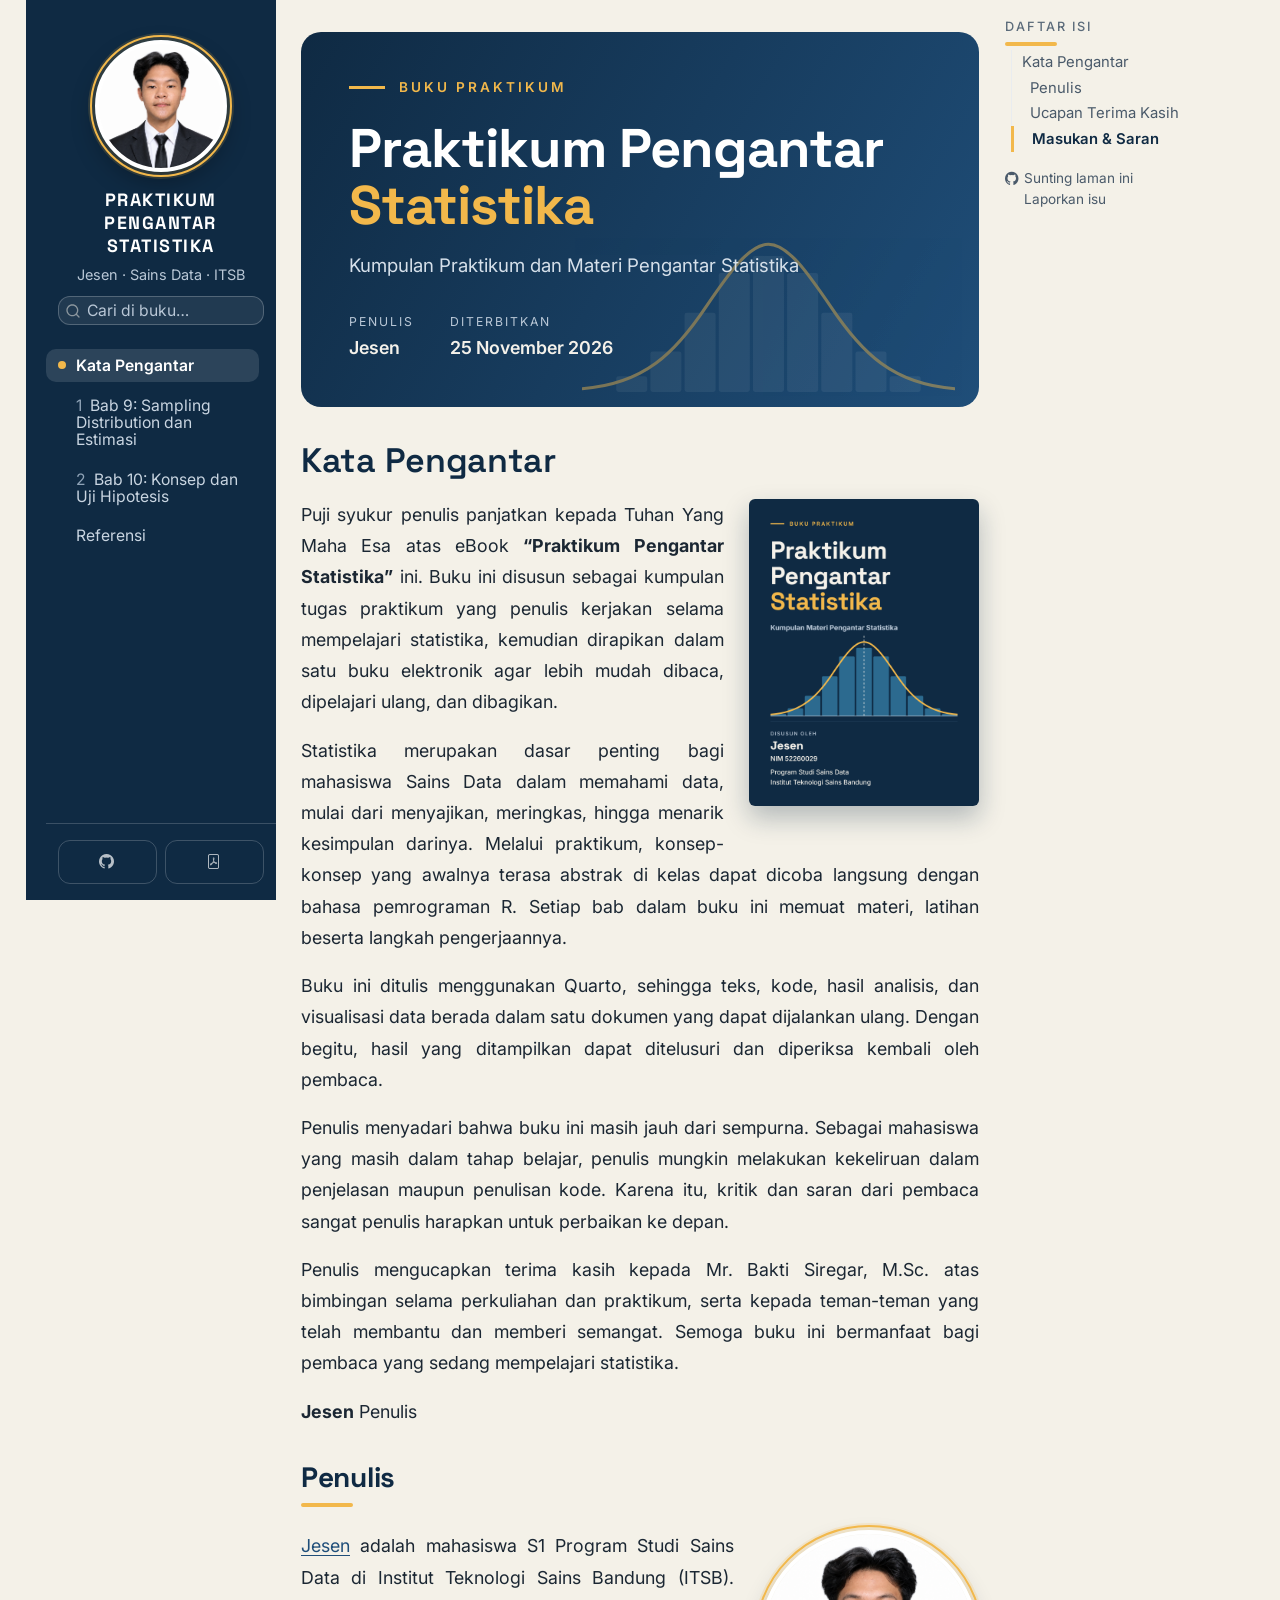
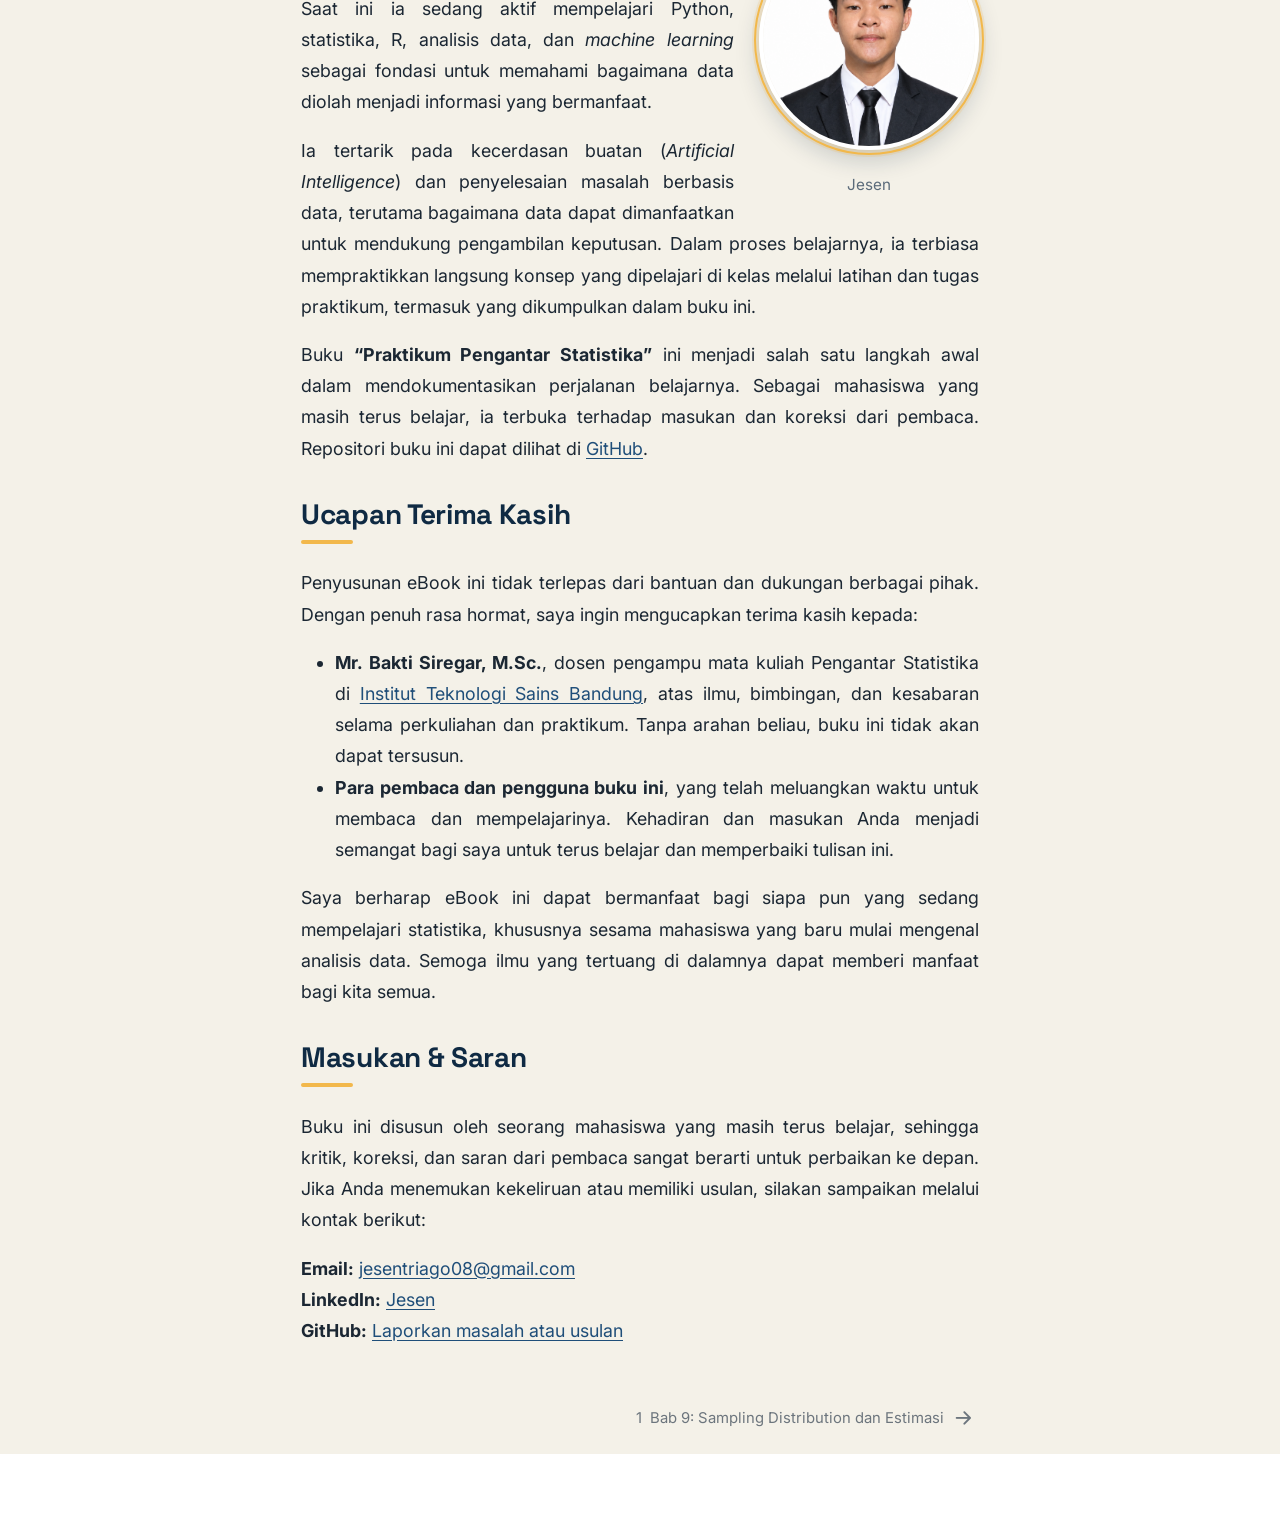
==== commit ae806690: "tambah gambar grafik" ====
--- a/docs/index.html
+++ b/docs/index.html
@@ -259,7 +259,9 @@
 <section id="masukan-saran" class="level2">
 <h2 class="anchored" data-anchor-id="masukan-saran">Masukan &amp; Saran</h2>
 <p>Buku ini disusun oleh seorang mahasiswa yang masih terus belajar, sehingga kritik, koreksi, dan saran dari pembaca sangat berarti untuk perbaikan ke depan. Jika Anda menemukan kekeliruan atau memiliki usulan, silakan sampaikan melalui kontak berikut:</p>
-<p><strong>Email:</strong> <a href="mailto:jesentriago08@gmail.com">jesentriago08@gmail.com</a> <strong>LinkedIn:</strong> <a href="https://www.linkedin.com/in/jesenn">Jesen</a> <strong>GitHub:</strong> <a href="https://github.com/sennie17/STATISITKA-EBOOK/issues">Laporkan masalah atau usulan</a></p>
+<p><strong>Email:</strong> <a href="mailto:jesentriago08@gmail.com">jesentriago08@gmail.com</a><br>
+<strong>LinkedIn:</strong> <a href="https://www.linkedin.com/in/jesenn">Jesen</a><br>
+<strong>GitHub:</strong> <a href="https://github.com/sennie17/STATISITKA-EBOOK/issues">Laporkan masalah atau usulan</a></p>
 
 
 </section>
--- a/docs/assets/style.css
+++ b/docs/assets/style.css
@@ -435,3 +435,28 @@
 }
 #quarto-sidebar .sidebar-link.active::before { background: #F2B84B; }
 #quarto-sidebar .chapter-number { color: #8FA3B7; }
+
+/* ---- Cover kecil di kanan Kata Pengantar ---- */
+.cover-kata {
+  float: right;
+  width: clamp(150px, 22vw, 230px);
+  margin: 0 0 1rem 1.5rem;
+}
+.cover-kata figure { margin: 0; }
+.cover-kata img {
+  width: 100%;
+  border: none;
+  padding: 0;
+  background: none;
+  border-radius: 6px;
+  box-shadow: 0 12px 26px rgba(15, 42, 67, 0.28);
+}
+#penulis { clear: both; }     /* bagian Penulis mulai di bawah cover */
+
+@media (max-width: 575.98px) {
+  .cover-kata {
+    float: none;
+    width: min(55%, 220px);
+    margin: 0 auto 1.5rem;
+  }
+}
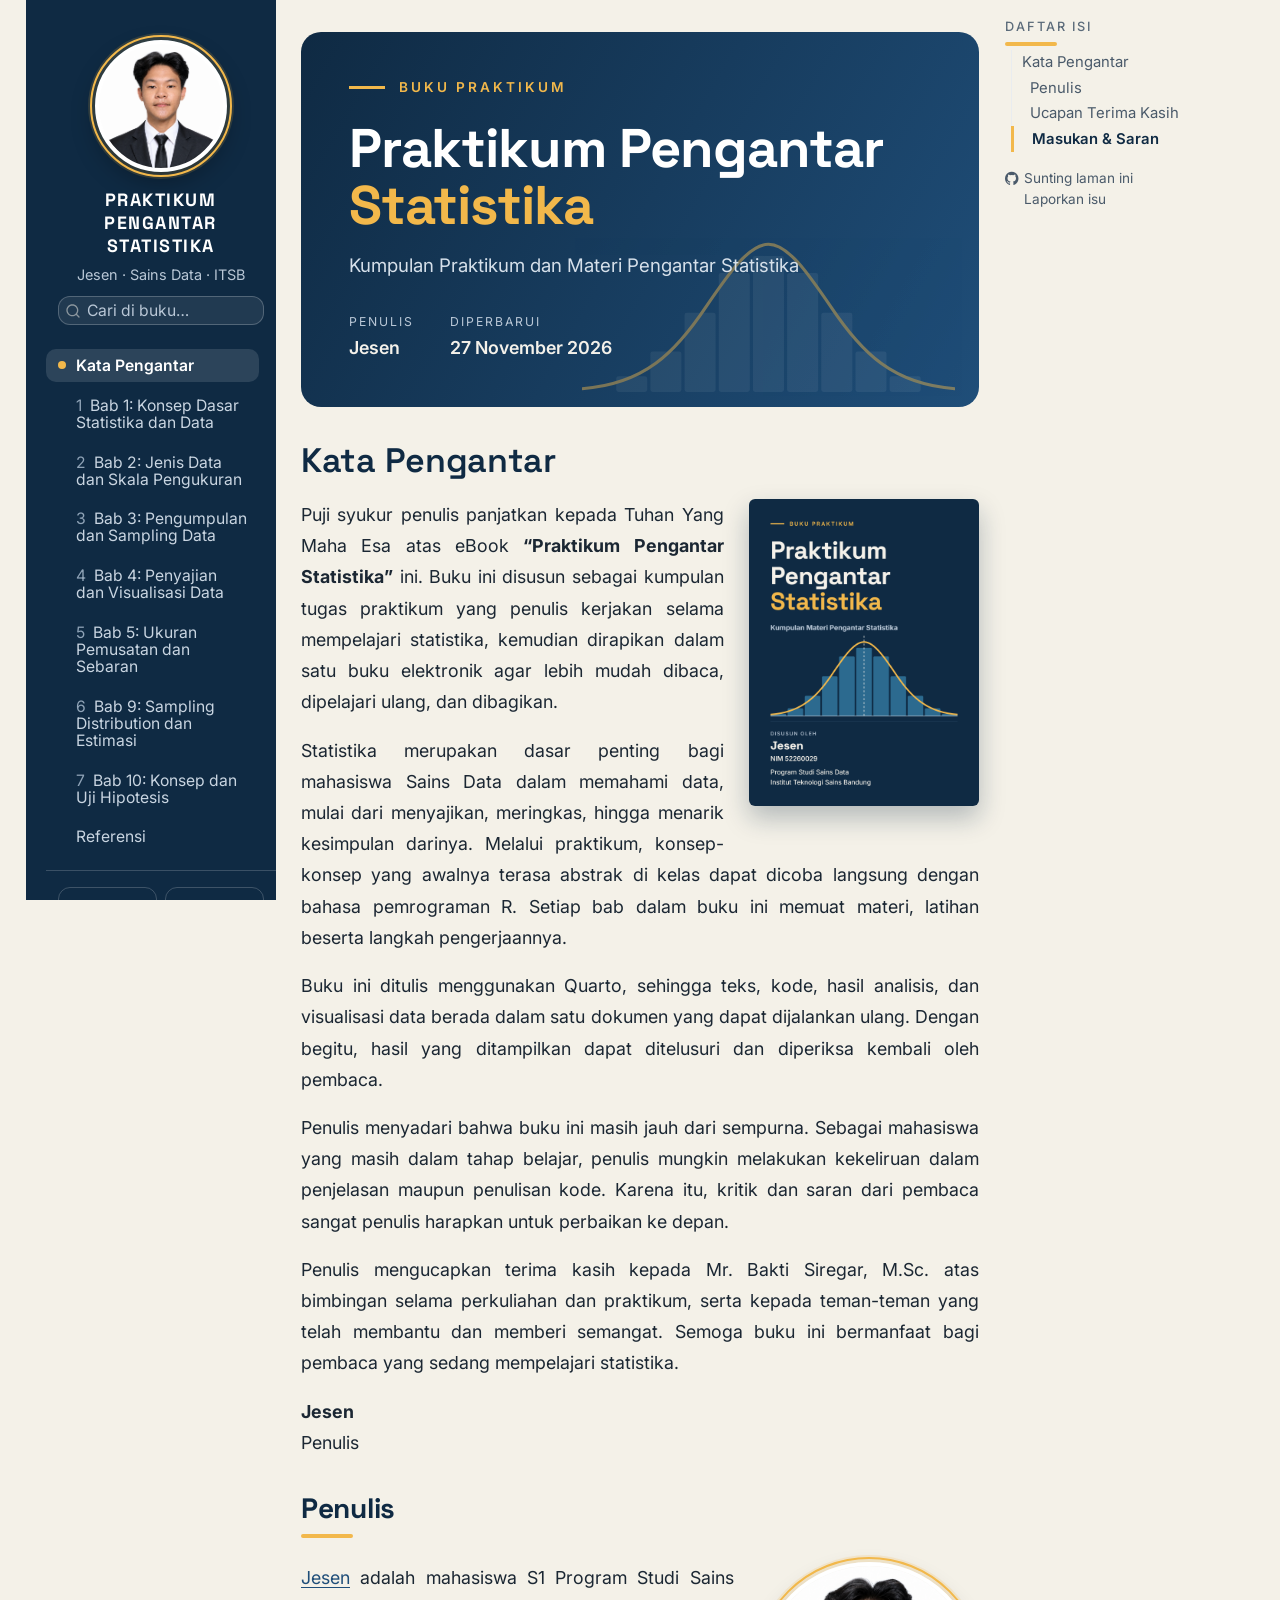
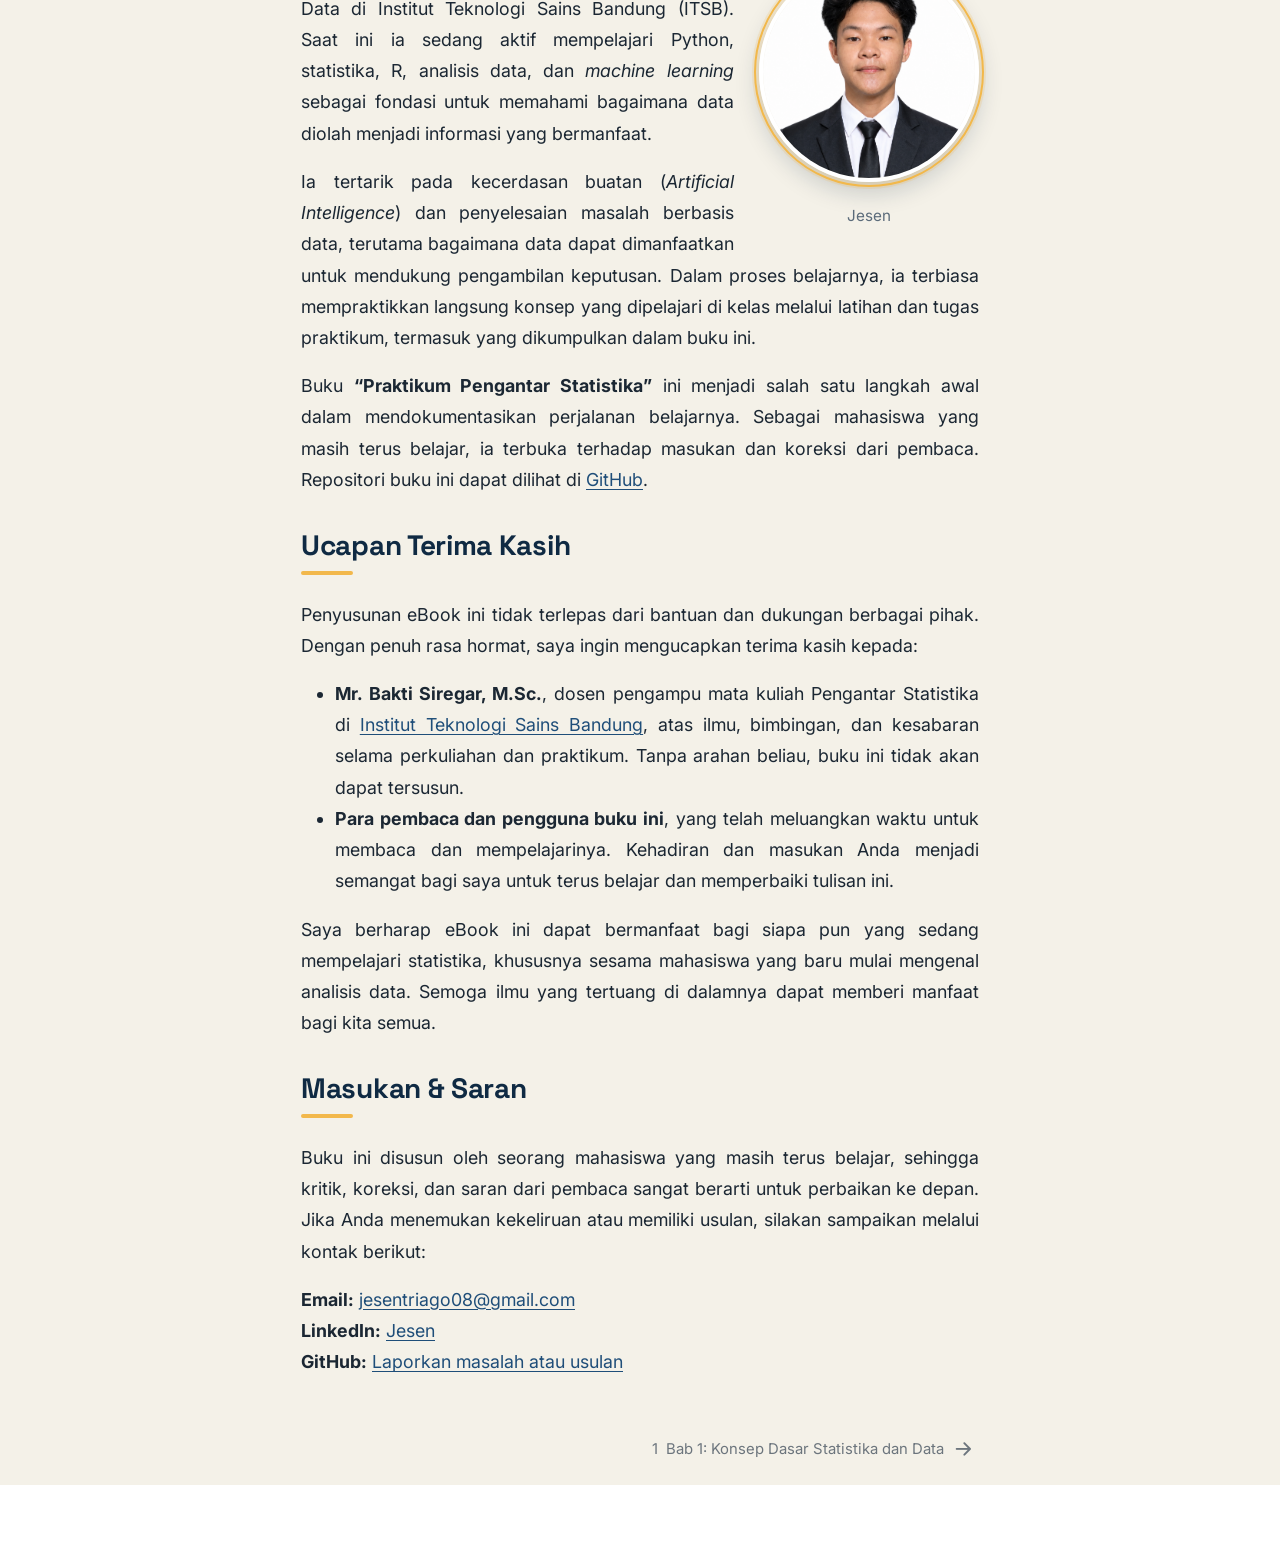
==== commit 717714ae: "Update book content" ====
--- a/docs/index.html
+++ b/docs/index.html
@@ -7,7 +7,7 @@
 <meta name="viewport" content="width=device-width, initial-scale=1.0, user-scalable=yes">
 
 <meta name="author" content="Jesen">
-<meta name="dcterms.date" content="2026-11-25">
+<meta name="dcterms.date" content="2026-11-27">
 <meta name="description" content="Kumpulan Praktikum dan Materi Pengantar Statistika">
 
 <title>PRAKTIKUM PENGANTAR STATISTIKA</title>
@@ -39,7 +39,7 @@
 <script src="site_libs/quarto-search/fuse.min.js"></script>
 <script src="site_libs/quarto-search/quarto-search.js"></script>
 <meta name="quarto:offset" content="./">
-<link href="./chapters/bab-9.html" rel="next">
+<link href="./chapters/bab-1.html" rel="next">
 <script src="site_libs/quarto-html/quarto.js" type="module"></script>
 <script src="site_libs/quarto-html/tabsets/tabsets.js" type="module"></script>
 <script src="site_libs/quarto-html/scrollable-regions/scrollable-regions.js" type="module"></script>
@@ -131,14 +131,44 @@
 </li>
         <li class="sidebar-item">
   <div class="sidebar-item-container"> 
+  <a href="./chapters/bab-1.html" class="sidebar-item-text sidebar-link">
+ <span class="menu-text"><span class="chapter-number">1</span>&nbsp; <span class="chapter-title">Bab 1: Konsep Dasar Statistika dan Data</span></span></a>
+  </div>
+</li>
+        <li class="sidebar-item">
+  <div class="sidebar-item-container"> 
+  <a href="./chapters/bab-2.html" class="sidebar-item-text sidebar-link">
+ <span class="menu-text"><span class="chapter-number">2</span>&nbsp; <span class="chapter-title">Bab 2: Jenis Data dan Skala Pengukuran</span></span></a>
+  </div>
+</li>
+        <li class="sidebar-item">
+  <div class="sidebar-item-container"> 
+  <a href="./chapters/bab-3.html" class="sidebar-item-text sidebar-link">
+ <span class="menu-text"><span class="chapter-number">3</span>&nbsp; <span class="chapter-title">Bab 3: Pengumpulan dan Sampling Data</span></span></a>
+  </div>
+</li>
+        <li class="sidebar-item">
+  <div class="sidebar-item-container"> 
+  <a href="./chapters/bab-4.html" class="sidebar-item-text sidebar-link">
+ <span class="menu-text"><span class="chapter-number">4</span>&nbsp; <span class="chapter-title">Bab 4: Penyajian dan Visualisasi Data</span></span></a>
+  </div>
+</li>
+        <li class="sidebar-item">
+  <div class="sidebar-item-container"> 
+  <a href="./chapters/bab-5.html" class="sidebar-item-text sidebar-link">
+ <span class="menu-text"><span class="chapter-number">5</span>&nbsp; <span class="chapter-title">Bab 5: Ukuran Pemusatan dan Sebaran</span></span></a>
+  </div>
+</li>
+        <li class="sidebar-item">
+  <div class="sidebar-item-container"> 
   <a href="./chapters/bab-9.html" class="sidebar-item-text sidebar-link">
- <span class="menu-text"><span class="chapter-number">1</span>&nbsp; <span class="chapter-title">Bab 9: Sampling Distribution dan Estimasi</span></span></a>
+ <span class="menu-text"><span class="chapter-number">6</span>&nbsp; <span class="chapter-title">Bab 9: Sampling Distribution dan Estimasi</span></span></a>
   </div>
 </li>
         <li class="sidebar-item">
   <div class="sidebar-item-container"> 
   <a href="./chapters/bab-10.html" class="sidebar-item-text sidebar-link">
- <span class="menu-text"><span class="chapter-number">2</span>&nbsp; <span class="chapter-title">Bab 10: Konsep dan Uji Hipotesis</span></span></a>
+ <span class="menu-text"><span class="chapter-number">7</span>&nbsp; <span class="chapter-title">Bab 10: Konsep dan Uji Hipotesis</span></span></a>
   </div>
 </li>
         <li class="sidebar-item">
@@ -193,7 +223,7 @@
     <div>
     <div class="quarto-title-meta-heading">Diterbitkan</div>
     <div class="quarto-title-meta-contents">
-      <p class="date">25 November 2026</p>
+      <p class="date">27 November 2026</p>
     </div>
   </div>
   
@@ -203,6 +233,7 @@
 
 
 </header>
+
 
 
 <div class="hero-buku">
@@ -221,9 +252,10 @@
   <div class="hero-sub">Kumpulan Praktikum dan Materi Pengantar Statistika</div>
   <div class="hero-meta">
     <div><small>PENULIS</small><b>Jesen</b></div>
-    <div><small>DITERBITKAN</small><b>25 November 2026</b></div>
+    <div><small>DIPERBARUI</small><b>27 November 2026</b></div>
   </div>
 </div>
+
 <section id="kata-pengantar" class="level1 unnumbered">
 <h1 class="unnumbered">Kata Pengantar</h1>
 <div class="cover-kata">
@@ -234,7 +266,8 @@
 <p>Buku ini ditulis menggunakan Quarto, sehingga teks, kode, hasil analisis, dan visualisasi data berada dalam satu dokumen yang dapat dijalankan ulang. Dengan begitu, hasil yang ditampilkan dapat ditelusuri dan diperiksa kembali oleh pembaca.</p>
 <p>Penulis menyadari bahwa buku ini masih jauh dari sempurna. Sebagai mahasiswa yang masih dalam tahap belajar, penulis mungkin melakukan kekeliruan dalam penjelasan maupun penulisan kode. Karena itu, kritik dan saran dari pembaca sangat penulis harapkan untuk perbaikan ke depan.</p>
 <p>Penulis mengucapkan terima kasih kepada Mr.&nbsp;Bakti Siregar, M.Sc. atas bimbingan selama perkuliahan dan praktikum, serta kepada teman-teman yang telah membantu dan memberi semangat. Semoga buku ini bermanfaat bagi pembaca yang sedang mempelajari statistika.</p>
-<p><strong>Jesen</strong> Penulis</p>
+<p><strong>Jesen</strong><br>
+Penulis</p>
 <section id="penulis" class="level2">
 <h2 class="anchored" data-anchor-id="penulis">Penulis</h2>
 <div class="quarto-figure quarto-figure-right">
@@ -772,8 +805,8 @@
   <div class="nav-page nav-page-previous">
   </div>
   <div class="nav-page nav-page-next">
-      <a href="./chapters/bab-9.html" class="pagination-link" aria-label="Bab 9: Sampling Distribution dan Estimasi">
-        <span class="nav-page-text"><span class="chapter-number">1</span>&nbsp; <span class="chapter-title">Bab 9: Sampling Distribution dan Estimasi</span></span> <i class="bi bi-arrow-right-short"></i>
+      <a href="./chapters/bab-1.html" class="pagination-link" aria-label="Bab 1: Konsep Dasar Statistika dan Data">
+        <span class="nav-page-text"><span class="chapter-number">1</span>&nbsp; <span class="chapter-title">Bab 1: Konsep Dasar Statistika dan Data</span></span> <i class="bi bi-arrow-right-short"></i>
       </a>
   </div>
 </nav>
